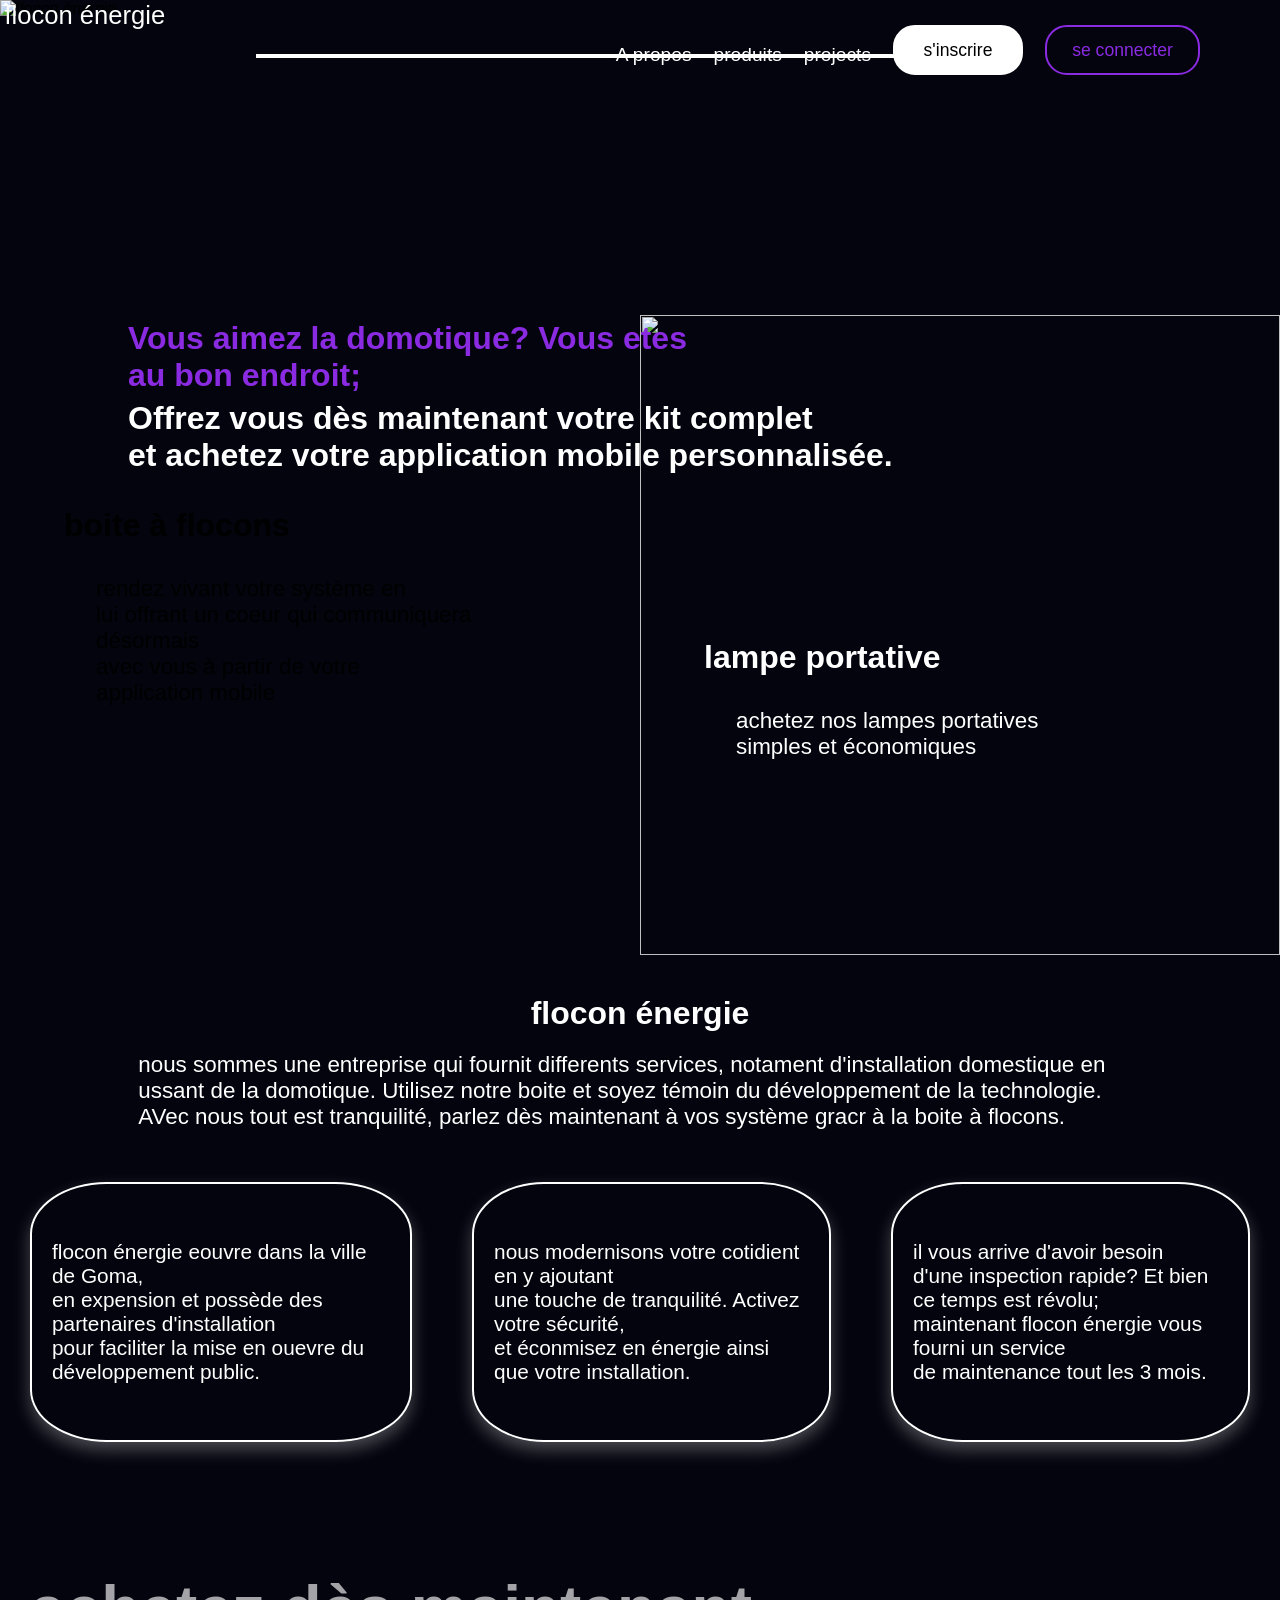
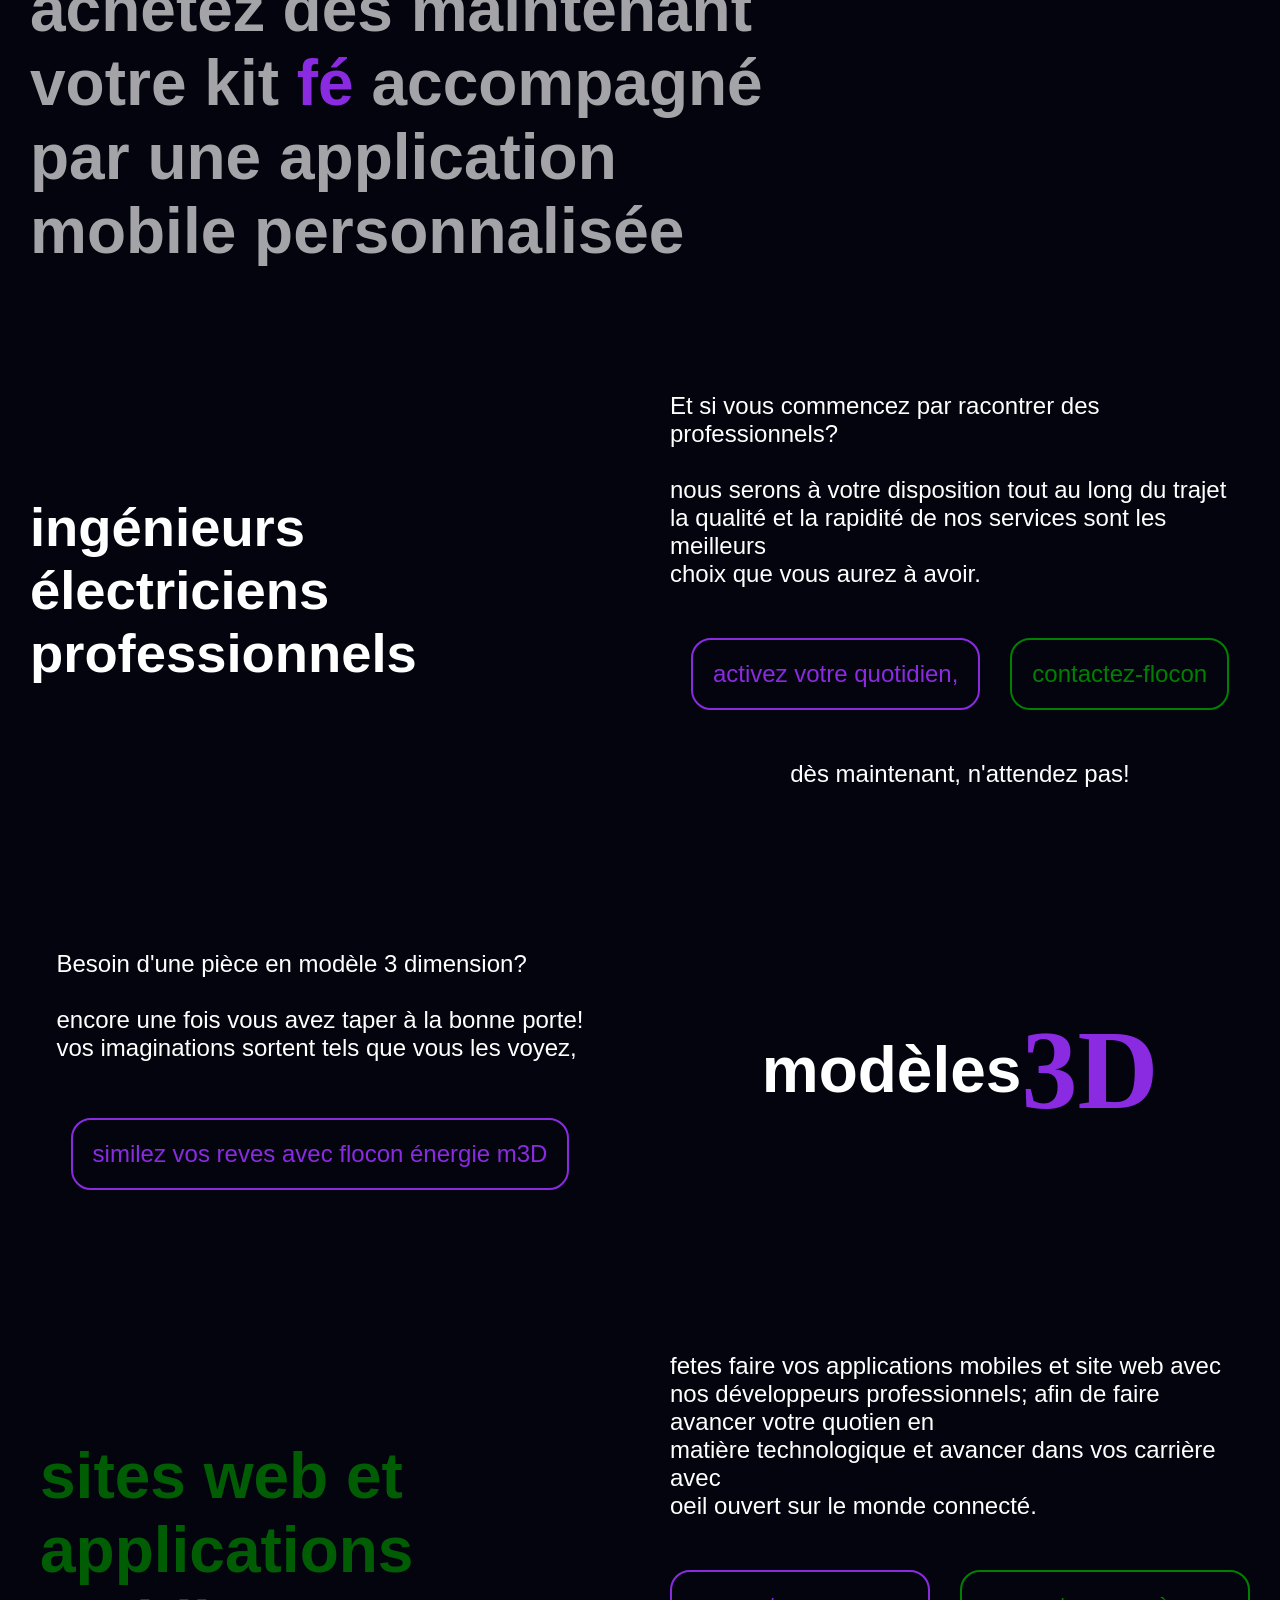
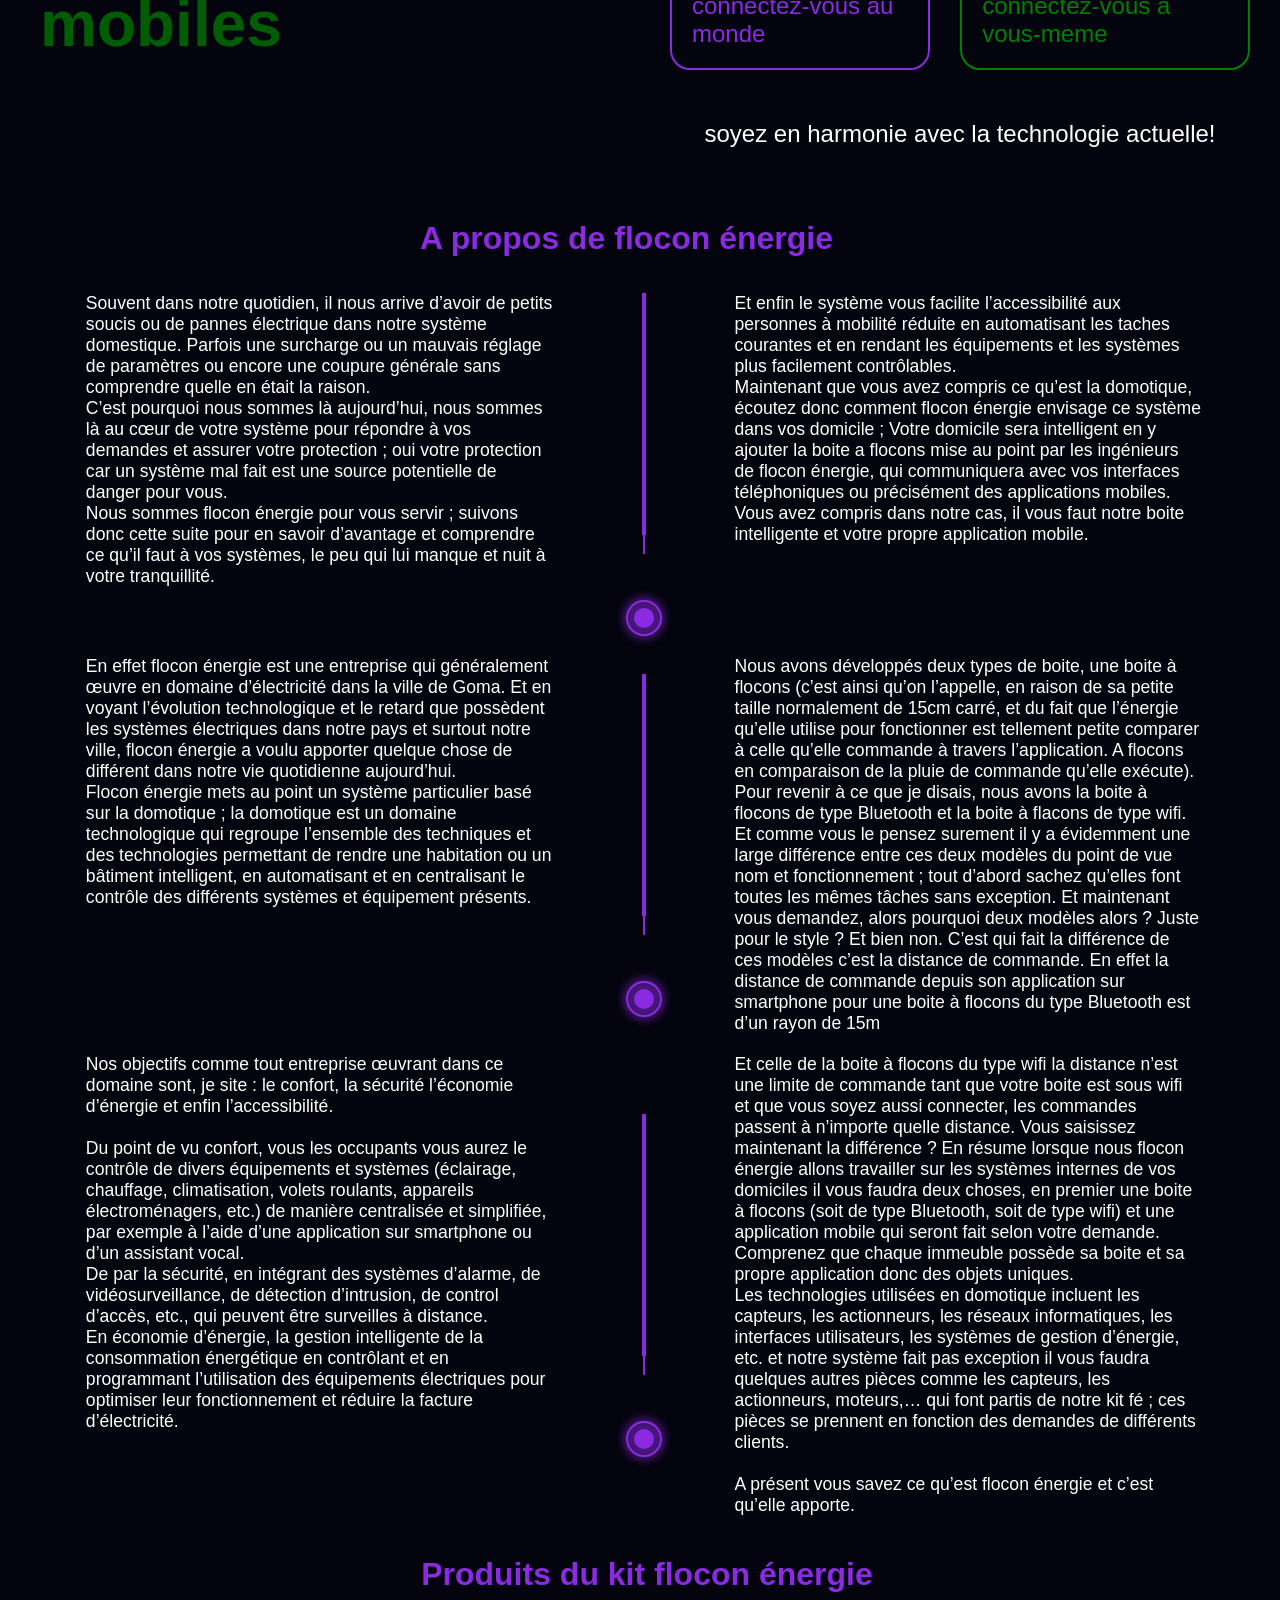
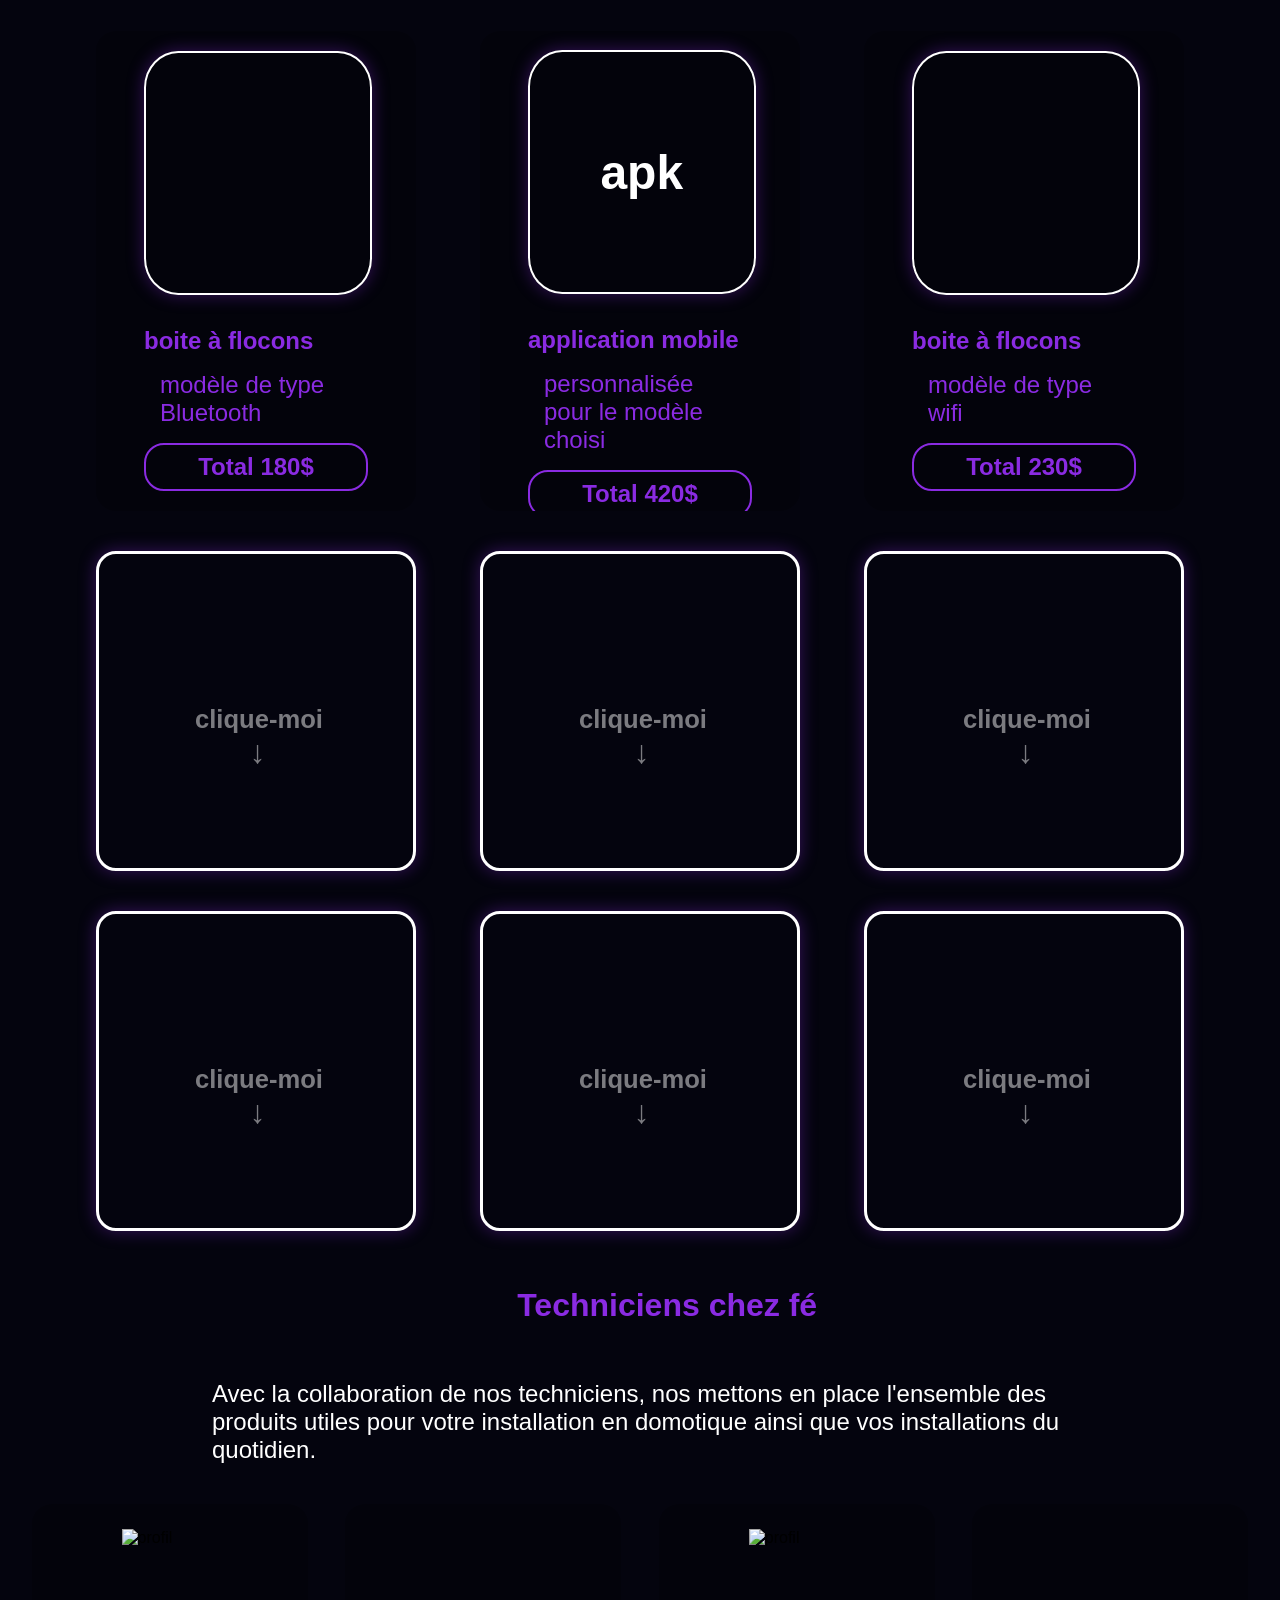
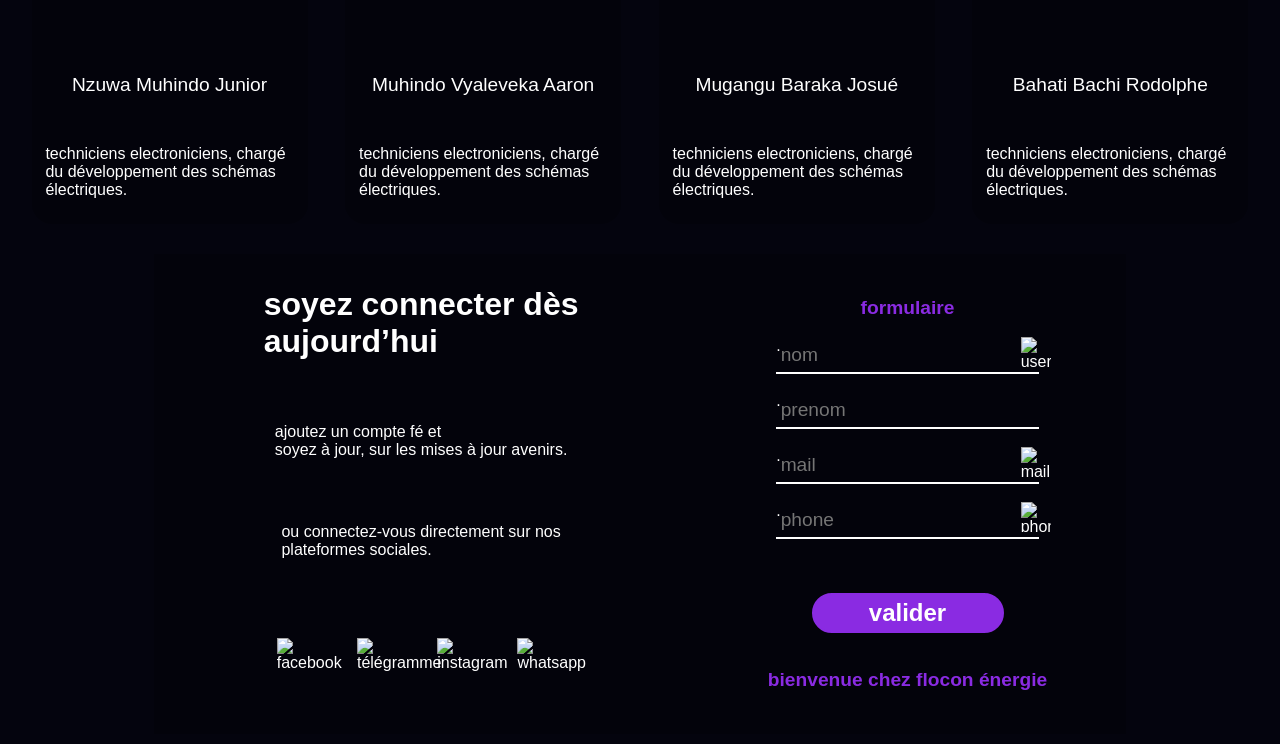
==== index.html @ 14b2f16f "Add files via upload" ====
<!DOCTYPE html>
<html lang="fr">
<head>
    <meta charset="UTF-8">
    <meta name="viewport" content="width=device-width, initial-scale=1.0">
    <link rel="stylesheet" href="font/fontawesome-free-6.4.2-web/css/all.css">
    <link rel="stylesheet" href="font/Comfortaa/Comfortaa-VariableFont_wght.ttf">
    <title>flocon énergie</title>
    <link rel="stylesheet" href="index.css">
    <link rel="icon" href="logo flocon energie.png"  type="image/x-icon">
</head>
<body>
    <header>
       <img src="logo.png" alt="" width="80px">
       <span>flocon énergie</span>
       <nav class="nav">
        <a href="">A propos</a>
        <a href="">produits</a>
        <a href="">projects</a>
        <button class="ins">s'inscrire</button>
        <button class="conn">se connecter</button>
       </nav>
       <div class="line"></div>
    </header>
    <div class="expl">
        <img src="bbb.jpg" alt="flocon énergie" width="100%">
        <p class="color">Vous aimez la domotique? Vous etes <br> au bon endroit;</p><br>
        <p class="offre">
            Offrez vous dès maintenant votre kit complet <br>
            et achetez votre application mobile personnalisée.
        </p>
    </div>
    <main>
        <div class="fgrid">
            <div class="boxg1">
                <h2 class="hh">boite à flocons</h2>
                <p class="tex">rendez vivant votre système en <br>
                lui offrant un coeur qui communiquera désormais <br>
                avec vous à partir de votre <br>
                application mobile</p>
            </div>
            <div class="boxg2">
                <img src="lp.jpg" alt="" width="100%" height="100%">
                <h2>lampe portative</h2>
                <p class="text">achetez nos lampes portatives <br>
                simples et économiques</p>
            </div>
        </div>
        <div class="prest">
            <div class="colmns1">
                <h1 class="fe">flocon énergie</h1>
                <p class="his">nous sommes une entreprise qui fournit differents services, notament
                   d'installation domestique en ussant de la domotique.
                   Utilisez notre boite et soyez témoin du développement de la technologie.
                   AVec nous tout est tranquilité, parlez dès maintenant à 
                  vos système gracr à la boite à flocons.
               </p>
            </div>
            
            <div class="colmns2">
                <div class="colmn1">
                   <p>flocon énergie eouvre dans la ville de Goma, <br>en expension
                    et possède des partenaires d'installation <br> pour faciliter
                    la mise en ouevre du <br> développement public.
                   </p>
                </div>
                <div class="colmn2">
                    <p>nous modernisons votre cotidient en y ajoutant <br>
                        une touche de tranquilité. Activez votre sécurité, <br>
                        et éconmisez en énergie ainsi que votre installation.
                       </p>
                </div>
                <div class="colmn3">
                    <p> il vous arrive d'avoir besoin <br>
                        d'une inspection rapide? Et bien ce temps est révolu; <br>
                        maintenant flocon énergie vous fourni un service <br>
                        de maintenance tout les 3 mois.
                       </p>
                </div>
            </div>
        </div>
        <div class="apps">
            <div class="ecr1">
                <h1>achetez dès maintenant votre kit <span class="ef">fé</span> accompagné <br>
                    par une application mobile  personnalisée </h1>
            </div>
            <div class="ecr2">
                <img src="logo.png" alt="" width="100%">
            </div>
        </div>
        <div class="life">
           <div class="life1">
             <h1>ingénieurs électriciens professionnels</h1>
           </div>
           <div class="life2">
            <p class="intr">Et si vous commencez par racontrer des professionnels? <br><br>
            nous serons à votre disposition tout au long du trajet <br>
            la qualité et la rapidité de nos services sont les meilleurs <br>
            choix que vous aurez à avoir.</p>
            <div class="acts">
                <div class="act1">activez votre quotidien,</div>
                <div class="act2">contactez-flocon</div>
            </div>
            <p>dès maintenant, n'attendez pas!</p>
           </div>
           <div class="life3">
             <p>Besoin d'une pièce en modèle 3 dimension? <br><br>
                encore une fois vous avez taper à la bonne porte! <br>
                vos imaginations sortent tels que vous les voyez, 
                </p><br><br>
                <p class="act1">similez vos reves avec flocon énergie m3D</p>
           </div>
           <div class="life4">
             <p>modèles</p><br><br>
             <h1 class="eff">3D</h1>
           </div>
           <div class="life5">
             <p>sites web et applications mobiles</p>
           </div>
           <div class="life6">
               <p>fetes faire vos applications mobiles et site web avec nos développeurs
                     professionnels; afin de faire avancer votre quotien en <br>
                     matière technologique et avancer dans vos carrière avec <br>
                     oeil ouvert sur le monde connecté.
               </p>
               <div class="acts">
                   <div class="act1">connectez-vous au monde</div>
                   <div class="act2">connectez-vous à vous-meme</div>
              </div>
              <p>soyez en harmonie avec la technologie actuelle!</p>
           </div>
        </div>
        <div class="disrt">
            <div class="dis-flex">
                <div class="flex"></div>
                <strong>A propos de flocon énergie</strong><br><br>
                <div class="flex"></div>
            </div><br>
            <div class="divar">
                <div class="divar1">
                    <p>
                        Souvent dans notre quotidien, il nous arrive d’avoir de petits soucis ou de pannes électrique dans notre système domestique. Parfois une surcharge ou un mauvais réglage de paramètres ou encore une coupure générale sans comprendre quelle en était la raison. <br>
                C’est pourquoi nous sommes là aujourd’hui, nous sommes là au cœur de votre système pour répondre à vos demandes et assurer votre protection ; oui votre protection car un système mal fait est une source potentielle de danger pour vous. <br>
               Nous sommes flocon énergie pour vous servir ; suivons donc cette suite pour en savoir d’avantage et comprendre ce qu’il faut à vos systèmes, le peu qui lui manque et nuit à votre tranquillité.
                    </p>
                </div>
                <div class="divar2">
                    <div class="bar">
                        <div class="sbar"></div>
                    </div>
                    <div class="circle">
                        <div class="smcircle"></div>
                    </div>
                </div>
                <div class="divar3">
                    <p>                   
                       Et enfin le système vous facilite l’accessibilité aux personnes à mobilité réduite en automatisant les taches courantes et en rendant les équipements et les systèmes plus facilement contrôlables. <br>
                       Maintenant que vous avez compris ce qu’est la domotique, écoutez donc comment flocon énergie envisage ce système dans vos domicile ; 
                       Votre domicile sera intelligent en y ajouter la boite a flocons mise au point par les ingénieurs de flocon énergie, qui communiquera avec vos interfaces téléphoniques ou précisément des applications mobiles.
                       Vous avez compris dans notre cas, il vous faut notre boite intelligente et votre propre application mobile.
                    </p>
                </div>
            </div>

            <div class="divar">
                <div class="divar12">
                    <p>
                        En effet flocon énergie est une entreprise qui généralement œuvre en domaine d’électricité dans la ville de Goma. Et en voyant l’évolution technologique et le retard que possèdent les systèmes électriques dans notre pays et surtout notre ville, flocon énergie a voulu apporter quelque chose de différent dans notre vie quotidienne aujourd’hui. <br>
               Flocon énergie mets au point un système particulier basé sur la domotique ; la domotique est un domaine technologique qui regroupe l’ensemble des techniques et des technologies permettant de rendre une habitation ou un bâtiment intelligent, en automatisant et en centralisant le contrôle des différents systèmes et équipement présents.
                    </p>
                </div>
                <div class="divar2">
                    <div class="bar">
                        <div class="sbar"></div>
                    </div>
                    <div class="circle">
                        <div class="smcircle"></div>
                    </div>
                </div>
                <div class="divar31">
                    <p>
                        Nous avons développés deux types de boite, une boite  à flocons (c’est ainsi qu’on l’appelle, en raison de sa petite taille normalement de 15cm carré, et du fait que l’énergie qu’elle utilise pour fonctionner est tellement petite comparer à celle qu’elle commande à travers l’application.  A flocons en comparaison de la pluie de commande qu’elle exécute). <br>
                        Pour revenir à ce que je disais, nous avons la boite à flocons de type Bluetooth et la boite à flacons de type wifi. <br>
                                                 Et comme vous le pensez surement il y a évidemment une large différence entre ces deux modèles du point de vue nom et fonctionnement ; tout d’abord sachez qu’elles font toutes les mêmes tâches sans exception. Et maintenant vous demandez, alors pourquoi deux modèles alors ? Juste pour le style ? Et bien non. C’est qui fait la différence de ces modèles c’est la distance de commande. En effet la distance de commande depuis son application sur smartphone pour une boite à flocons du type Bluetooth est d’un rayon de 15m <br>
                       
                    </p>
                </div>
            </div>
            <div class="divar">
                <div class="divar122">
                    <p>
                        Nos objectifs comme tout entreprise œuvrant dans ce domaine sont, je site : le confort, la sécurité l’économie d’énergie et enfin l’accessibilité. <br><br>
 Du point de vu confort, vous les occupants vous aurez le contrôle de divers équipements et systèmes (éclairage, chauffage, climatisation, volets roulants, appareils électroménagers, etc.) de manière centralisée et simplifiée, par exemple à l’aide d’une application sur smartphone ou d’un assistant vocal. <br>
 De par la sécurité, en intégrant des systèmes d’alarme, de vidéosurveillance, de détection d’intrusion, de control d’accès, etc., qui peuvent être surveilles à distance. <br>
 En économie d’énergie, la gestion intelligente de la consommation énergétique en contrôlant et en programmant l’utilisation des équipements électriques pour optimiser leur fonctionnement et réduire la facture d’électricité. <br><br>
                    </p>
                </div>
                <div class="divar2">
                    <div class="bar">
                        <div class="sbar"></div>
                    </div>
                    <div class="circle">
                        <div class="smcircle"></div>
                    </div>
                </div>
                <div class="divar311">
                    <p>
                        Et celle de la boite à flocons du type wifi la distance n’est une limite de commande tant que votre boite est sous wifi et que vous soyez aussi connecter, les commandes passent à n’importe quelle distance. Vous saisissez maintenant la différence ? 
                        En résume lorsque nous flocon énergie allons travailler sur les systèmes internes de vos domiciles il vous faudra deux choses, en premier une boite à flocons (soit de type Bluetooth, soit de type wifi) et une application mobile qui seront fait selon votre demande. Comprenez que chaque immeuble possède sa boite et sa propre application donc des objets uniques. <br>
                        Les technologies utilisées en domotique incluent les capteurs, les actionneurs, les réseaux informatiques, les interfaces utilisateurs, les systèmes de gestion d’énergie, etc. et notre système fait pas exception il vous faudra quelques autres pièces comme les capteurs, les actionneurs, moteurs,… qui font partis de notre kit fé ; ces pièces se prennent en fonction des demandes de différents clients. <br><br>
              
               A présent vous savez ce qu’est flocon énergie et c’est qu’elle apporte.  
                    </p>
                </div>
            </div>
        </div>
        <div class="dis-flex2">
            <div class="flex2"></div>
            <strong>Produits du kit flocon énergie</strong><br><br>
            <div class="flex2"></div>
        </div><br>
        <div class="produits">
            <div class="p1">
                <div class="boite1"></div>
                <p class="fcl">boite à flocons </p>
                <p class="fclf">modèle de type <br> Bluetooth</p>
                <button class="bfcl">Total 180$</button>
            </div>
            <div class="p2">
                <div class="boite2">
                    <strong class="apk">apk</strong>
                </div>
                <p class="fcl2">application mobile</p>
                <p class="fclf2">personnalisée<br> pour le modèle choisi</p>
                <button class="bfcl2">Total 420$</button>
            </div>
            <div class="p3">
                <div class="boite3"></div>
                <p class="fcl3">boite à flocons </p>
                <p class="fclf3">modèle de type <br> wifi</p>
                <button class="bfcl3">Total 230$</button>
            </div>
        </div>


      

        <div class="produits">
            <div class="boitetest">
                <div class="boxtest">
                    <p class="click">clique-moi</p>
                    <p class="clic">↓</p>
                    <p class="texttest" id="color">capteur type t</p><br>
                <p class="texttest">compatible avec les deux modèles;
                    vous protege du froid et de la chaleur.
                </p>
                <button class="btntest">Total 12$</button>
                </div>
            </div>
            <div class="boitetest">
                <div class="boxtest" id="img">
                    <p class="click">clique-moi</p>
                <p class="clic">↓</p>
                    <p class="texttest" id="color">capteur type f</p><br>
                <p class="texttest">compatible avec les deux modèles;
                    vous protege contre les incendies. 
                </p>
                <button class="btntest">Total 12$</button>
                </div>
            </div>
            <div class="boitetest">
                <div class="boxtest" id="img1">
                    <p class="click">clique-moi</p>
                    <p class="clic">↓</p>
                    <p class="texttest" id="color">capteur type p</p><br>
                <p class="texttest">compatible avec les deux modèles;
                    vous signale de toute présence à domicile.
                     </p>
                <button class="btntest">Total 12$</button>
                </div>
            </div>
        </div>
        

        <div class="produits">
            <div class="boitetest">
                <div class="boxtest" id="typm">
                    <p class="click">clique-moi</p>
                    <p class="clic">↓</p>
                    <p class="texttest" id="color">capteur type m</p><br>
                <p class="texttest">compatible avec les deux modèles;
                    pour des mouvements inattendus.
                </p>
                <button class="btntest">Total 12$</button>
                </div>
            </div>
            <div class="boitetest">
                <div class="boxtest" id="img">
                    <p class="click">clique-moi</p>
                <p class="clic">↓</p>
                    <p class="texttest" id="color">capteur type f</p><br>
                <p class="texttest">compatible avec les deux modèles;
                    vous protege contre les incendies. 
                </p>
                <button class="btntest">Total 12$</button>
                </div>
            </div>
            <div class="boitetest">
                <div class="boxtest" id="img1">
                    <p class="click">clique-moi</p>
                    <p class="clic">↓</p>
                    <p class="texttest" id="color">capteur type p</p><br>
                <p class="texttest">compatible avec les deux modèles;
                    vous signale de toute présence à domicile.
                     </p>
                <button class="btntest">Total 12$</button>
                </div>
            </div>
        </div><br><br>
        <div class="dis-flex2">
            <div class="flex2"></div>
            <strong class="str">Techniciens chez fé</strong><br><br>
            <div class="flex2"></div>
        </div><br><br>
        <p class="colab">Avec la collaboration de nos techniciens, nos mettons en place l'ensemble 
           des produits utiles pour votre installation en domotique ainsi que vos installations
           du quotidien.
        </p>
        <div class="tecuser">
            <div class="user1">
                <div class="ico">
                    <img src="user.png" alt="profil" width="100%" height="100%">
                </div>
                <div class="name">
                    <p>Nzuwa Muhindo Junior</p>
                </div>
                <div class="descp">
                    <p>techniciens electroniciens, chargé du développement des schémas électriques.</p>
                </div>
            </div>
            <div class="user2">
                <div class="ico" id="yaoo">
                    
                </div>
                <div class="name">
                    <p>Muhindo Vyaleveka Aaron</p>
                </div>
                <div class="descp">
                    <p>techniciens electroniciens, chargé du développement des schémas électriques.</p>
                </div>
            </div>
            <div class="user3">
                <div class="ico">
                    <img src="user.png" alt="profil" width="100%" height="100%">
                </div>
                <div class="name">
                    <p>Mugangu Baraka Josué</p>
                </div>
                <div class="descp">
                    <p>techniciens electroniciens, chargé du développement des schémas électriques.</p>
                </div>
            </div>
            <div class="user4">
                <div class="ico" id="rodo">
                    
                </div>
                <div class="name">
                    <p>Bahati Bachi Rodolphe</p>
                </div>
                <div class="descp">
                    <p>techniciens electroniciens, chargé du développement des schémas électriques.</p>
                </div>
            </div>
        </div>
        <div class="sign">
            <div class="sign1">
                <h1>soyez connecter dès <br> aujourd’hui</h1>
                <p>ajoutez un compte fé et <br> soyez à jour, 
                    sur les mises à jour avenirs.
                </p>
                <p>ou connectez-vous directement sur nos <br> plateformes sociales.</p>
                <div class="icons">
                    <div class="icon">
                        <img src="communication.png" alt="facebook" width="100%" height="100%">
                    </div>
                    <div class="icon">
                        <img src="telegramme.png" alt="télégramme" width="100%" height="100%">
                    </div>
                    <div class="icon">
                        <img src="instagram.png" alt="instagram" width="100%" height="100%">
                    </div>
                    <div class="icon">
                        <img src="whatsapp.png" alt="whatsapp" width="100%" height="100%">
                    </div>
                </div>
            </div>
            <div class="sign2"><br><br>
                <form action="">
                    <h3 class="bev">formulaire</h3><br>
                    <div class="none">
                        <label for="nom">.</label>
                    <input type="text" name="nom" id="nom" required="required" maxlength="15" placeholder="nom">
                    <img src="user.png" alt="user" height="30px" width="30px">
                    </div>
                    <br>
                    <div class="none">
                        <label for="post">.</label>
                        <input type="text" name="pre-nom" id="post" required="required" maxlength="15" placeholder="prenom">
                    </div>
                   <br>
                   <div class="none">
                       <label for="mail">.</label>
                       <input type="mail" name="mail" id="mail" required="required" maxlength="30" placeholder="mail">
                       <img src="courriel-professionnel.png" alt="mail" height="30px" width="30px">
                   </div>
                   <br>
                   <div class="none">
                       <label for="tel">.</label>
                       <input type="tel" name="tel" id="tel" required="required" maxlength="14" placeholder="phone">
                       <img src="telephone.png" alt="phone" height="30px" width="30px">
                   </div>
                    <br><br><br>
                    <input type="submit" value="valider" class="submit"><br><br>
                    <p class="bev">bienvenue chez flocon énergie</p><br><br>
                </form>
                
            </div>
        </div>

    </main>
    
</body>
</html>
---- index.css ----
*{
    margin: 0;
    padding: 0;
    font-family: sans-serif;
}
@font-face {
    font-family: myfont;
    src: url(font/Comfortaa/Comfortaa-VariableFont_wght.ttf);
}
@font-face {
    font-family: ddd;
    src: url(/font/RubikWetPaint-Regular.ttf);
}
body{
    background-color: rgb(4, 4, 14);
}
header{
    width: 100%;
    height: 70px;
    line-height: 70px;
    background-color: rgba(0, 0, 0, 0);
    position: absolute;
    top: 10px;
}
span{
    color: white;
    font-size: 1.6rem;
    position: relative;
    top: -30px;

}
.nav{
    float: right;
    margin-right: 80px;
    display: flex;
    gap: 22px;
}
a{
   text-decoration: none;
   color: white;
   font-size: 1.2rem;
   position: relative;
   top: 10px;
}
a:hover{
    color: blueviolet;
}
.ins{
    border: solid 2px white;
    background-color: white;
    height: 50px;
    width: 130px;
    border-radius: 22px;
    position: relative;
    top: 15px;
    color: black;
    font-size: 1.1rem;
    transition: all 800ms;
    cursor: pointer;
}
.ins:hover{
    background-color: blueviolet;
    color: white;
    border: solid 1px blueviolet;
}
.conn{
    border: solid 2px blueviolet;
    background-color: rgba(0, 0, 0, 0);
    height: 50px;
    width: 155px;
    border-radius: 22px;
    position: relative;
    top: 15px;
    color: blueviolet;
    font-size: 1.1rem;
    transition: all 800ms;
    cursor: pointer;
}
.conn:hover{
    color: white;
    border: solid 2px white;
}
.line{
    border: solid 2px white;
    position: relative;
    top: -30px;
    left: 20%;
    width: 50%;
}
.offre{
    position: absolute;
    top: 25rem;
    left: 8rem;
    font-weight: bolder;
    font-size: 2rem;
    color: white;
    width: 70%;
    z-index: 1;
}
.color{
    position: absolute;
    top: 20rem;
    width: 70%;
    left: 8rem;
    font-weight: bolder;
    font-size: 2rem;
    color: blueviolet;
    z-index: 1;
}
.expl{
    width: 100%;
    min-height: 20rem;
}
main{
    margin-top: -5px;
}
.fgrid{
    min-height: 10rem;
    display: grid;
    grid-template-columns: 1fr 1fr;
}
.boxg1{
    height: 40rem;
    background-image: url(fb.jpg);
    background-size: cover;
    overflow: hidden;
}
.boxg2{
    height: 40rem;
    overflow: hidden;
}
.text{
    color: white;
    position: relative;
    top: -18rem;
    left: 6rem;
    font-size: 1.4rem;
    width: 50%;
}

h2{
    position: relative;
    top: -20rem;
    left: 4rem;
    font-weight: bolder;
    font-size: 2rem;
    color: white;
    width: 50%;
}
.tex{
    color: black;
    position: relative;
    top: 14rem;
    left: 6rem;
    font-size: 1.4rem;
    width: 70%;
}

.hh{
    position: relative;
    top: 12rem;
    left: 4rem;
    font-weight: bolder;
    font-size: 2rem;
    color: black;
    width: 50%;
}
.prest{
    background-color: rgb(4, 4, 14);
    min-height: 15rem;
    display: flex;
    justify-content: center;
    align-items: center;
    flex-direction: column;
}
.colmns1{
    border-radius: 20px 20px 0px 0px;
    width: 98%;
    min-height: 10rem;
    margin: 20px 0px;
    display: flex;
    align-items: center;
    justify-content: center;
    flex-direction: column;
}
.fe{
    color: white;
    font-weight: 200rem;
    font-size: 2rem;
    padding: 20px 0px 0px 0px;
}
.his{
    color: white;
    font-size: 1.4rem;
    padding: 20px 0px;
    width: 80%;
}
.colmns2{
    height: 20rem;
    margin: 0px 0px 0px 5px 0px;
    display: grid;
    grid-template-areas: "one two three";
    position: relative;
    top: -18px;
}
.colmn1{
    border: solid 2px white;
    border-radius: 20%;
    grid-area: one;
    color: white;
    margin: 30px;
    box-shadow: 0px 8px 17px 0px #ffffff47;
    display: flex;
    align-items: center;
    padding: 0 20px;
    font-size: 1.3rem;
}
.colmn2{
    border: solid 2px white;
    border-radius: 20%;
    grid-area: two;
    margin: 30px;
    box-shadow: 0px 8px 17px 0px #ffffff47;
    color: white ;
    display: flex;
    align-items: center;
    padding: 0 20px;
    font-size: 1.3rem;
}
.colmn3{
    border: solid 2px white;
    border-radius: 20%;
    grid-area: three;
    margin: 30px;
    box-shadow: 0px 8px 17px 0px #ffffff47;
    color: white;
    display: flex;
    align-items: center;
    padding: 0 20px;
    font-size: 1.3rem;
}
.apps{
    background-color: rgb(4, 4, 14);
    min-height: 15rem;
    display: grid;
    grid-template-columns: 2fr 1fr;
}
.ecr1{
    color: rgba(255, 255, 255, 0.638);
    height: 25rem;
    border-radius: 20px;
    margin: 30px;
    font-size: 2rem;
    align-items: center;
    display: flex;
}
.ecr2{
    display: flex;
    align-items: center;
    height: 25rem;
    border-radius: 20px;
    margin: 30px;

}
.life{
    display: grid;
    grid-template-columns: 1fr 1fr;
    grid-template-rows: 1fr 1fr 1fr;
    background-color: rgb(4, 4, 14);
    min-height: 40rem;
}
.life1{
    background-image: url(life.jpg);
    background-size: cover;
    height: 30rem;
    color: white;
    display: flex;
    align-items: center;
    justify-content: center;
    font-size: 1.7rem;
    font-weight: bolder;
    padding: 0px 30px;
}
.life2{
    color: white;
    display: flex;
    align-items: center;
    justify-content: center;
    flex-direction: column;
    margin: 30px;
    font-size: 1.5rem;
}
.acts{
    display: flex;
    gap: 30px;
    margin: 50px 0px;
}
.act1{
    border: solid 2px blueviolet ;
    padding: 20px;
    border-radius: 20px;
    color: blueviolet;
}
.act2{
    border: solid 2px green;
    padding: 20px;
    border-radius: 20px;
    color: green;
}
.life3{
    color: white;
    display: flex;
    align-items: center;
    justify-content: center;
    flex-direction: column;
    margin: 30px;
    font-size: 1.5rem;
}
.life4{
    background-image: url(mod.jpg);
    background-size: cover;
    height: 30rem;
    color: white;
    font-size: 4rem;
    font-weight: bolder;
    display: flex;
    align-items: center;
    justify-content: center;
}
.life5{
    background-image: url(apps.jpg);
    background-size: cover;
    height: 30rem;
    color: rgba(0, 128, 0, 0.718);
    font-size: 4rem;
    font-weight: bolder;
    display: flex;
    align-items: center;
    justify-content: center;
    padding: 0px 40px;
}
.life6{
    color: white;
    display: flex;
    align-items: center;
    justify-content: center;
    flex-direction: column;
    margin: 30px;
    font-size: 1.5rem;
}
.ef{
    color: blueviolet;
    font-size: 4rem;
    position: relative;
    top: 0;
}
.eff{
    color: blueviolet;
    font-size: 7rem;
    position: relative;
    top: 0;
    font-family: ddd;
}
.disrt{
    font-size: 1.1rem;
    width: 95%;
    min-height: 10rem;
    padding: 30px 30px;
    color: white;
}
.dis-flex{
    display: flex;
    color: blueviolet;
    gap: 5px;
}
strong{
    width: 50%;
    margin-left: 20px;
    font-size: 2rem;
}
.flex{
    width: 40%;
    height: 1px;
    border: solid 2px transparent;
    background-color: transparent;
    margin-top: 10px;

}
.divar{
    width: 96%;
    min-height: 10rem;
    display: flex;
    padding: 10px 30px;
    gap: 10px;
    left: 0;
    justify-content: space-around;
}
.divar1{
    width: 40%;
}
.divar12{
    width: 40%;
}
.divar122{
    width: 40%;
}
.divar2{
    width: 5%;
    display: flex;
    justify-content: center;
    align-items: center;
    flex-direction: column;
    gap: 25px;
}
.bar{
    width: 2px;
    height: 15rem;
    border: solid 1px blueviolet;
    background-color: blueviolet;
    display: flex;
    justify-content: center;
    align-items: center;
}
.sbar{
     width: 2px;
     background-color: blueviolet;
     height: 100%;
     position: relative;
     top: 20px;
}
.circle{
    border: solid 2px blueviolet;
    height: 2rem;
    width: 2rem;
    margin-top: 40px;
    border-radius: 50%;
    display: flex;
    align-items: center;
    justify-content: center;
}
.smcircle{
    border: solid 2px blueviolet;
    background-color: blueviolet;
    box-shadow:  0 0 8px 11px #8a2be285;;
    height: 1rem;
    width: 1rem;
    border-radius: 50%;
}
.divar3{
    width: 40%;
}
.divar31{
    width: 40%;
}
.divar311{
    width: 40%;
}
.produits{
    width: 100%;
    min-height: 10rem;
    display: flex;
    gap: 4rem;
    padding: 20px 0px;
    justify-content: center;
}
.p1{
    background-color: rgba(0, 0, 0, 0.2);
    overflow: hidden;
    width: 25%;
    height: 30rem;
    border-radius: 20px;
    position: relative;
    color: black;
    display: flex;
    flex-direction: column;
    justify-content: center;
}
.p1::before{
    content: '';
    position: absolute;
    color: black;
    top: 0;
    left: 0;
    height: 55%;
    width: 100%;
    border-radius: 0 0 30% 30%;
    transform: scale(1.1);
}
.p1:hover .boite1{
    transform: scale(1.05);
}
.boite1{
    border: solid 2px white;
    transition: all 2s ease;
    width: 70%;
    height: 50%;
    position: relative;
    top: -2rem;
    box-shadow: 0 0 17px rgba(137, 43, 226, 0.372);
    left: 15%;
    border-radius: 15%;
    background-image: url(mod1.jpg);
    background-size: cover;
}
.fcl{
    z-index: 1;
    color: blueviolet;
    font-size: 1.5rem;
    font-weight: bold;
    width: 70%;
    position: relative;
    left: 3rem;
    top: 0rem;
}
.fclf{
    z-index: 1;
    color: blueviolet;
    font-size: 1.5rem;
    position: relative;
    width: 70%;
    top: 1rem;
    left: 4rem;
}
.bfcl{
    z-index: 1;
    color: blueviolet;
    font-size: 1.5rem;
    width: 70%;
    font-weight: bold;
    position: relative;
    left: 3rem;
    top: 2rem;
    height: 3rem;
    border-radius: 20px;
    border: solid 2px blueviolet;
    cursor: pointer;
    background-color: transparent;
}
.bfcl::after{
    content: '';
    position: absolute;
    background-color: blueviolet;
    top: 0;
    left: 0;
    width: 100%;
    height: 100%;
    transform: scaleX(0);
    transition: all 1s ease;
    border-radius: 15px;
    transform-origin: center;
    z-index: -1;
}
.p1:hover .bfcl::after{
  transform: scaleX(1);
}
.p1:hover .bfcl{
    color: white;
}
.p2{
    background-color:  rgba(0, 0, 0, 0.2);
    width: 25%;
    height: 30rem;
    border-radius: 20px 20px 20px 20px;
    position: relative;
    overflow: hidden;
}
.p2::before{
    content: '';
    position: absolute;
    color: black;
    bottom: 0;
    left: 0;
    height: 40%;
    width: 100%;
    border-radius: 30% 30% 20px 20px;
}
.p2:hover .boite2{
   transform: scale(1.05);
}
.boite2{
    transition: all 2s ease;
    border: solid 2px white;
    width: 70%;
    height: 50%;
    position: relative;
    top: 1.2rem;
    left: 15%;
    border-radius: 15%;
    background-size: cover;
    color: white;
    display: flex;
    justify-content: center;
    align-items: center;
    box-shadow: 0 0 17px rgba(137, 43, 226, 0.372);
}
.apk{
    font-weight: bolder;
    font-size: 3rem;
    width: 30%;
    position: relative;
    right: 18px;
}
.fcl2{
    z-index: 1;
    color: blueviolet;
    font-size: 1.5rem;
    font-weight: bold;
    width: 70%;
    position: relative;
    left: 3rem;
    top: 3.2rem;
}
.fclf2{
    z-index: 1;
    color: blueviolet;
    font-size: 1.5rem;
    position: relative;
    width: 70%;
    top: 4.2rem;
    left: 4rem;
}
.bfcl2{
    z-index: 1;
    color: blueviolet;
    font-size: 1.5rem;
    width: 70%;
    font-weight: bold;
    position: relative;
    left: 3rem;
    top: 5.2rem;
    height: 3rem;
    border-radius: 20px;
    border: solid 2px blueviolet;
    cursor: pointer;
    background-color: transparent;
}
.bfcl2::after{
    content: '';
    position: absolute;
    background-color: blueviolet;
    top: 0;
    left: 0;
    width: 100%;
    height: 100%;
    transform: scaleX(0);
    transition: all 1s ease;
    border-radius: 15px;
    transform-origin: center;
    z-index: -1;
}
.p2:hover .bfcl2::after{
  transform: scaleX(1);
}
.p2:hover .bfcl2{
    color: white;
}
.p3{
    background-color: rgba(0, 0, 0, 0.2);
    width: 25%;
    height: 30rem;
    border-radius: 20px;
    position: relative;
    color: black;
    display: flex;
    flex-direction: column;
    justify-content: center;
    overflow: hidden;
}
.p3::before{
    content: '';
    position: absolute;
    color: black;
    top: 0;
    left: 0;
    height: 55%;
    width: 100%;
    border-radius: 0 0 30% 30%;
    transform: scale(1.1);
}
.p3:hover .boite3{
   transform: scale(1.05);
}
.boite3{
    border: solid 2px white;
    width: 70%;
    height: 50%;
    position: relative;
    top: -2rem;
    left: 15%;
    border-radius: 15%;
    background-image: url(four.jpg);
    background-size: cover;
    box-shadow: 0 0 17px rgba(137, 43, 226, 0.372);
    transition: all 2s ease;
}
.fcl3{
    z-index: 1;
    color: blueviolet;
    font-size: 1.5rem;
    font-weight: bold;
    width: 70%;
    position: relative;
    left: 3rem;
    top: 0rem;
}
.fclf3{
    z-index: 1;
    color: blueviolet;
    font-size: 1.5rem;
    position: relative;
    width: 70%;
    top: 1rem;
    left: 4rem;
}
.bfcl3{
    z-index: 1;
    color: blueviolet;
    font-size: 1.5rem;
    width: 70%;
    font-weight: bold;
    position: relative;
    left: 3rem;
    top: 2rem;
    height: 3rem;
    border-radius: 20px;
    border: solid 2px blueviolet;
    background-color: transparent;
    cursor: pointer;
    position: relative;
    overflow: hidden;
}
.bfcl3::after{
    content: '';
    position: absolute;
    background-color: blueviolet;
    top: 0;
    left: 0;
    width: 100%;
    height: 100%;
    transform: scaleX(0);
    transition: all 1s ease;
    border-radius: 15px;
    transform-origin: center;
    z-index: -1;
    
}
.p3:hover .bfcl3::after{
  transform: scaleX(1);
}

.p3:hover .bfcl3{
    color: white;
}
.dis-flex2{
    display: flex;
    color: blueviolet;
    gap: 5px;
    width: 95%;
    position: relative;
    left: 2.4rem;
}
.flex2{
    width: 38%;
    height: 1px;
    border: solid 2px transparent;
    background-color: transparent;
    margin-top: 10px;

}
.sepa{
    border: solid 2px blueviolet;
    width: 80%;
    margin: 30px;
    position: relative;
    left: 7.5%;
    
}

.boite4{
    border: solid 2px white;
    width: 70%;
    height: 50%;
    position: relative;
    top: -2rem;
    left: 15%;
    border-radius: 15%;
    background-image: url(fum.jpg);
    background-size: cover;
    overflow: hidden;
}
.boite5{
    border: solid 2px white;
    width: 70%;
    height: 50%;
    position: relative;
    top: 1.5rem;
    left: 15%;
    border-radius: 15%;
    background-image: url(typet.jpg);
    background-size: cover;
}

.boite6{
    border: solid 2px white;
    width: 70%;
    height: 50%;
    position: relative;
    top: -2rem;
    left: 15%;
    border-radius: 15%;
    background-image: url(typep.jpg);
    background-size: cover;
}
.boitetest{
    border-radius: 20px;
    width: 20rem;
    height: 20rem;
    display: flex;
    flex-direction: column;
    gap: 20px;
}
.boxtest:hover{
    transform: scale(1.05);
}
.boxtest{
    border-radius: 20px;
    height: 500px;
    background-image: url(typet.jpg);
    background-size: cover;
    transition: all 3s ease;
    border: solid 3px white;
    overflow: hidden;
    box-shadow: 0 0 17px rgba(137, 43, 226, 0.372);
}
.boxtest:hover .texttest{
    position: relative;
    top: -2rem;
}
.texttest{
    z-index: 1;
    color: white;
    font-size: 1.5rem;
    position: relative;
    width: 70%;
    top: 20rem;
    left: 4rem;
    transition: all 2s ease;
}
.btntest{
    z-index: 1;
    color: blueviolet;
    font-size: 1.5rem;
    width: 70%;
    font-weight: bold;
    position: relative;
    left: 3rem;
    top: 20rem;
    height: 3rem;
    border-radius: 20px;
    border: solid 2px blueviolet;
    background-color: transparent;
    cursor: pointer;
    position: relative;
    transition: all 2s ease;

}
.btntest::after{
    content: '';
    position: absolute;
    background-color: blueviolet;
    top: 0;
    left: 0;
    width: 100%;
    height: 100%;
    transform: scaleX(0);
    transition: all 3s ease;
    border-radius: 15px;
    transform-origin: center;
    z-index: -1;
    
}
.boxtest:hover .btntest::after{
  transform: scaleX(1);
}
.boxtest:hover .btntest{
    color: white;
    position: relative;
    top: 0rem;
}
#color{
    color: blueviolet;
    font-weight: bolder;
}
#img{
    background-image: url(fum.jpg);
    background-size: cover;
}
#img1{
    background-image: url(typep.jpg);
    background-size: cover;
}
#typm{
    background-image: url(typem.jpg);
    background-size: cover;
}
.click{
    color: rgba(255, 255, 255, 0.474);
    font-weight: bolder;
    font-size: 1.6rem;
    width: 70%;
    position: relative;
    left: 6rem;
    top: 48%;
    transition: all 2s ease;
}
.clic{
    color: rgba(255, 255, 255, 0.474);
    font-weight: bolder;
    font-size: 2rem;
    width: 20%;
    position: relative;
    left: 48%;
    top: 48%;
    transition: all 2s ease;
}
.boxtest:hover .click{
    visibility: hidden;
    opacity: 0;
}
.boxtest:hover .clic{
    visibility: hidden;
    opacity: 0;
}
.str{
    position: relative;
    left: 6rem;
}
.colab{
    color: white;
    font-size: 1.5rem;
    margin: 10px;
    padding: 10px;
    width: 70%;
    position: relative;
    left: 15%;
}
.tecuser{
    width: 98%;
    min-height: 20rem;
    position: relative;
    left: 1%;
    display: flex;
    justify-content: space-around;
    margin: 30px 0px;
}
.user1{
    border-radius: 20px;
    background-color: rgba(0, 0, 0, 0.2);
    width: 22%;
    display: flex;
    flex-direction: column;
    justify-content: space-around;
    align-items: center;
}
.ico{
    width: 6rem;
    height: 6rem;
    border-radius: 50%;
}
#yaoo{
    background-image: url(aruni3.png);
    background-size: cover;
}
#rodo{
    background-image: url(rodo.jpg);
    background-size: cover;
}
.name{
    color: white;
    font-size: 1.2rem;
}
.descp{
    color: white;
    display: flex;
    justify-content: center;
    align-items: center;
    width: 90%;
}
.user2{
    border-radius: 20px;
    background-color: rgba(0, 0, 0, 0.2);
    width: 22%;
    display: flex;
    flex-direction: column;
    justify-content: space-around;
    align-items: center;
}
.user3{
    border-radius: 20px;
    background-color: rgba(0, 0, 0, 0.2);
    width: 22%;
    display: flex;
    flex-direction: column;
    justify-content: space-around;
    align-items: center;
}
.user4{
    border-radius: 20px;
    background-color: rgba(0, 0, 0, 0.2);
    width: 22%;
    display: flex;
    flex-direction: column;
    justify-content: space-around;
    align-items: center;
}
.sign{
    width: 76%;
    margin-left: 12%;
    min-height: 30rem;
    border-radius: 20px;
    display: flex;
    margin-top: 10px;
    margin-bottom: 10px;
}
.sign1{
    width: 55%;
    background-color: rgba(0, 0, 0, 0.2);
    color: white;
    display: flex;
    flex-direction: column;
    justify-content: space-around;
    align-items: center;
}
.icons{
    width: 60%;
    height: 5rem;
    display: flex;
    justify-content: space-around;
    align-items: center;
}
.icon{
    width: 3rem;
    height: 3rem;
    border-radius: 50%;
}
.sign2{
    width: 45%;
    background-color: rgba(0, 0, 0, 0.2);
    color: white;
    display: flex;
    flex-direction: column;
    justify-content: center;
    align-items: center;
}
.none{
    border-bottom: solid 2px white;
    width: 60%;
    transition: all 800ms ease-in;
    display: flex;
}
input{
    height: 35px;
    width: 15rem;
    background-color: transparent;
    border: none;
    outline: none;
    color: white;
    font-size: 1.2rem;

}
label{
    position: relative;
    top: 0px;
    transition: all 800ms ease;
}
.none:hover label{
    top: 10px;
}
.none:hover {
    border-bottom: solid 2px blueviolet;
}
.submit{
    color: white;
    border: solid 2px blueviolet;
    font-size: 1.5rem;
    height: 40px;
    width: 12rem;
    border-radius: 22px;
    background-color: blueviolet;
    cursor: pointer;
    font-weight: bold;
    transition: all 800ms ease-in-out;
    display: flex;
    justify-content: center;
    align-items: center;

}
.submit:focus{
    background-color: white;
    border: solid 2px white;
    color: blueviolet;
}
.bev{
    font-weight: bold;
    font-size: 1.2rem;
    color: blueviolet;
}
form{
    width: 100%;
    display: flex;
    flex-direction: column;
    align-items: center;
    justify-content: space-around;
}
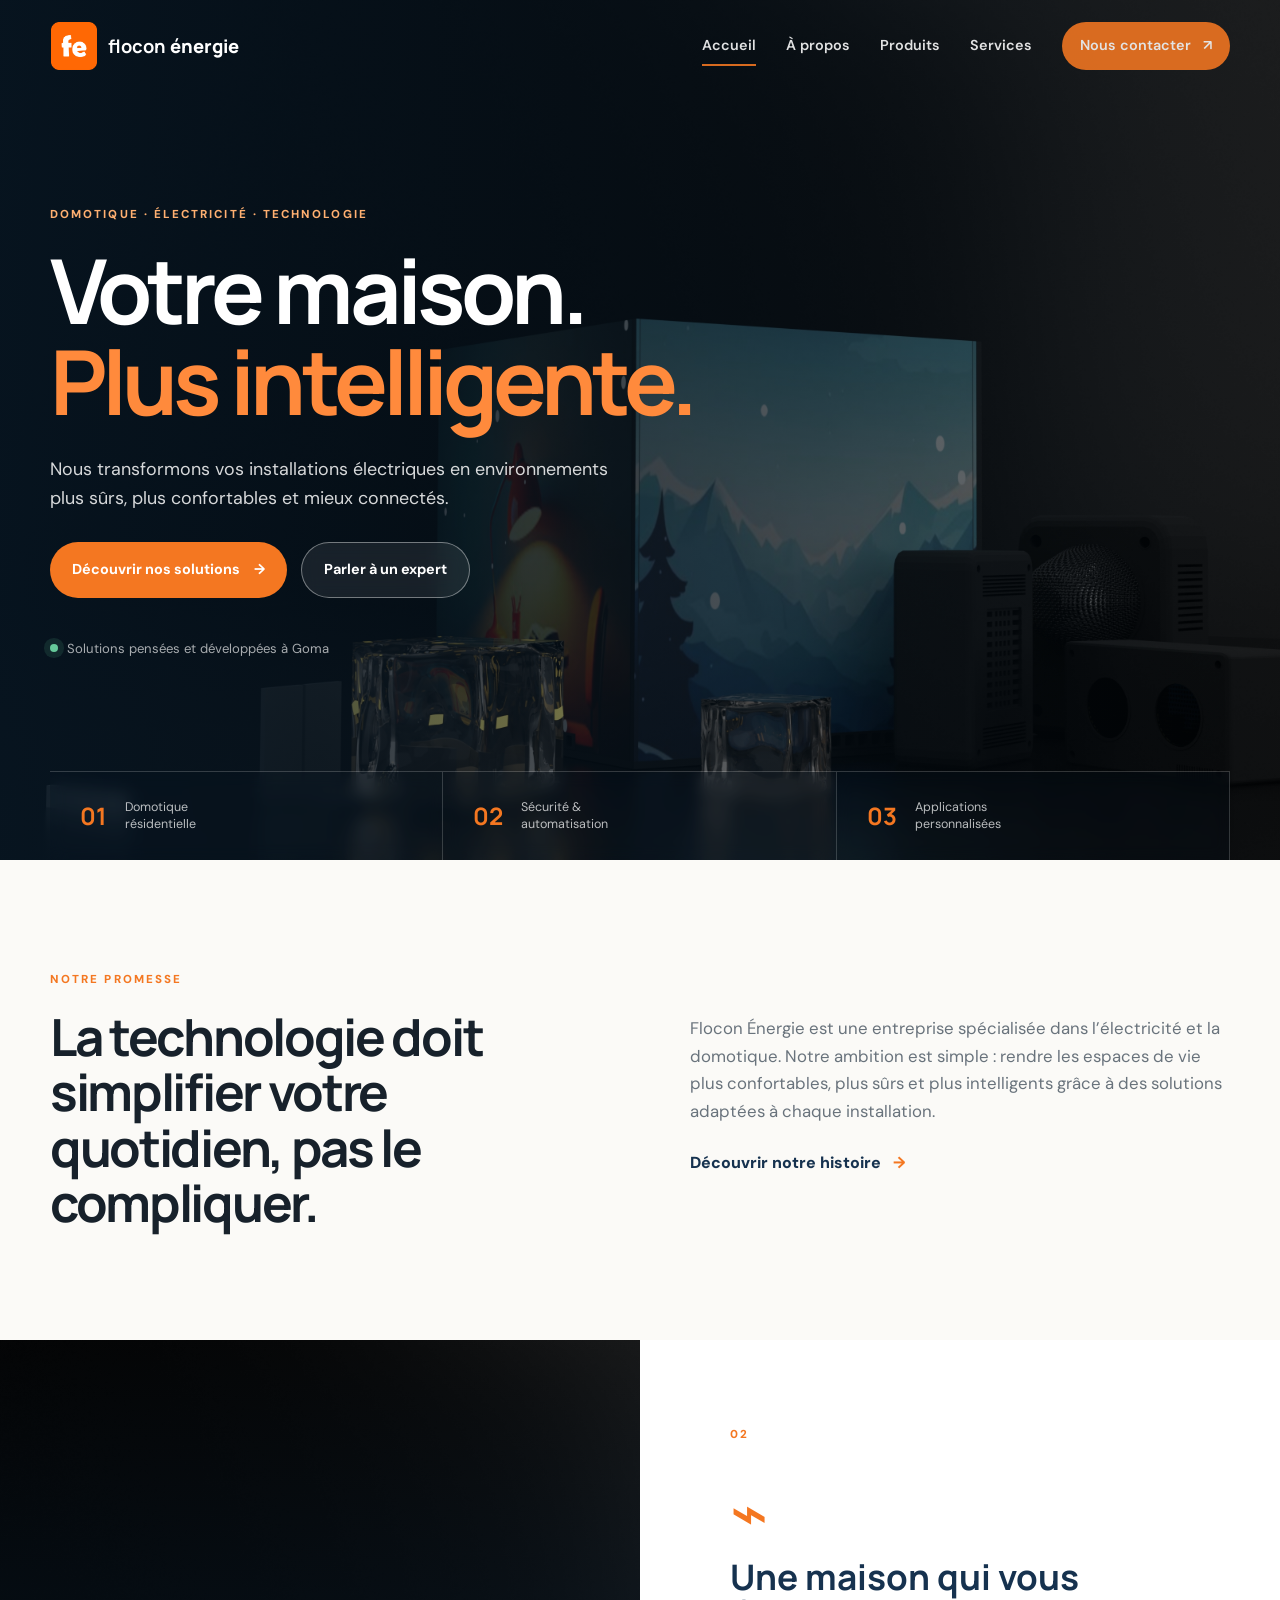
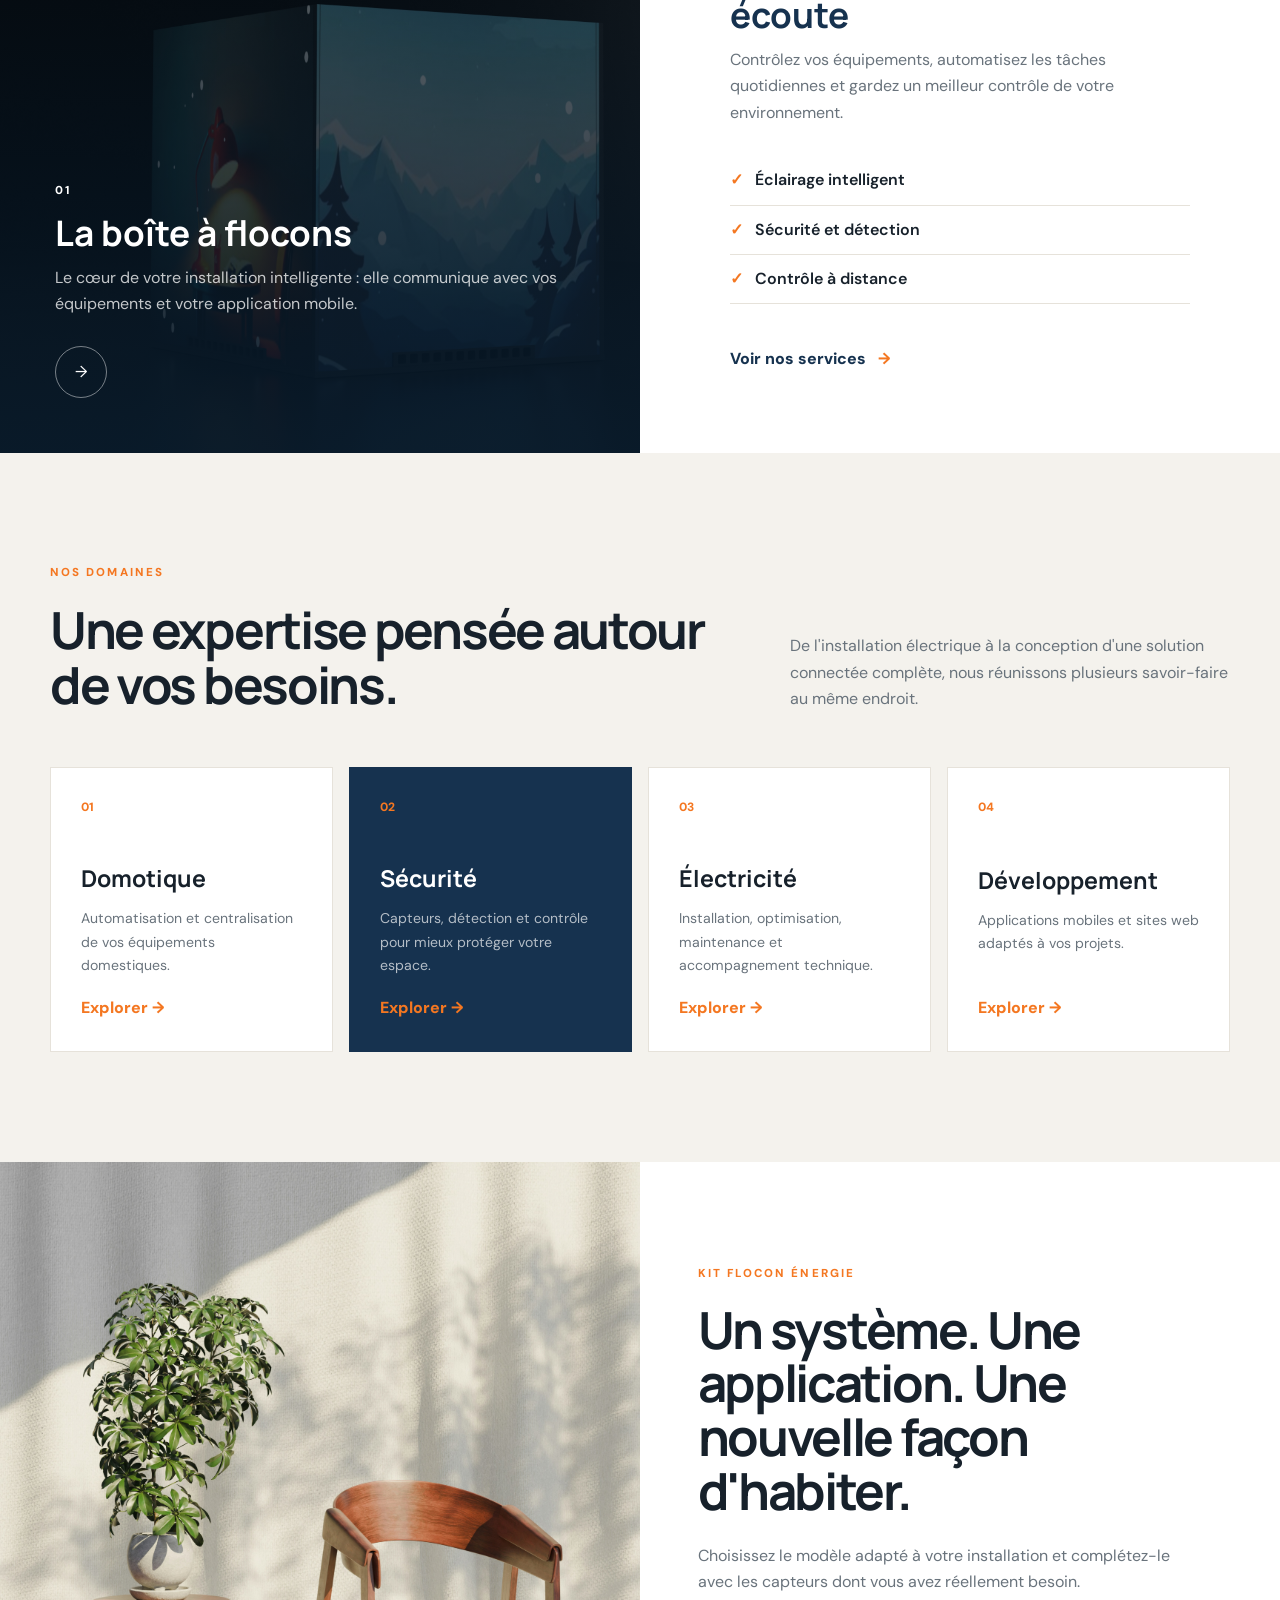
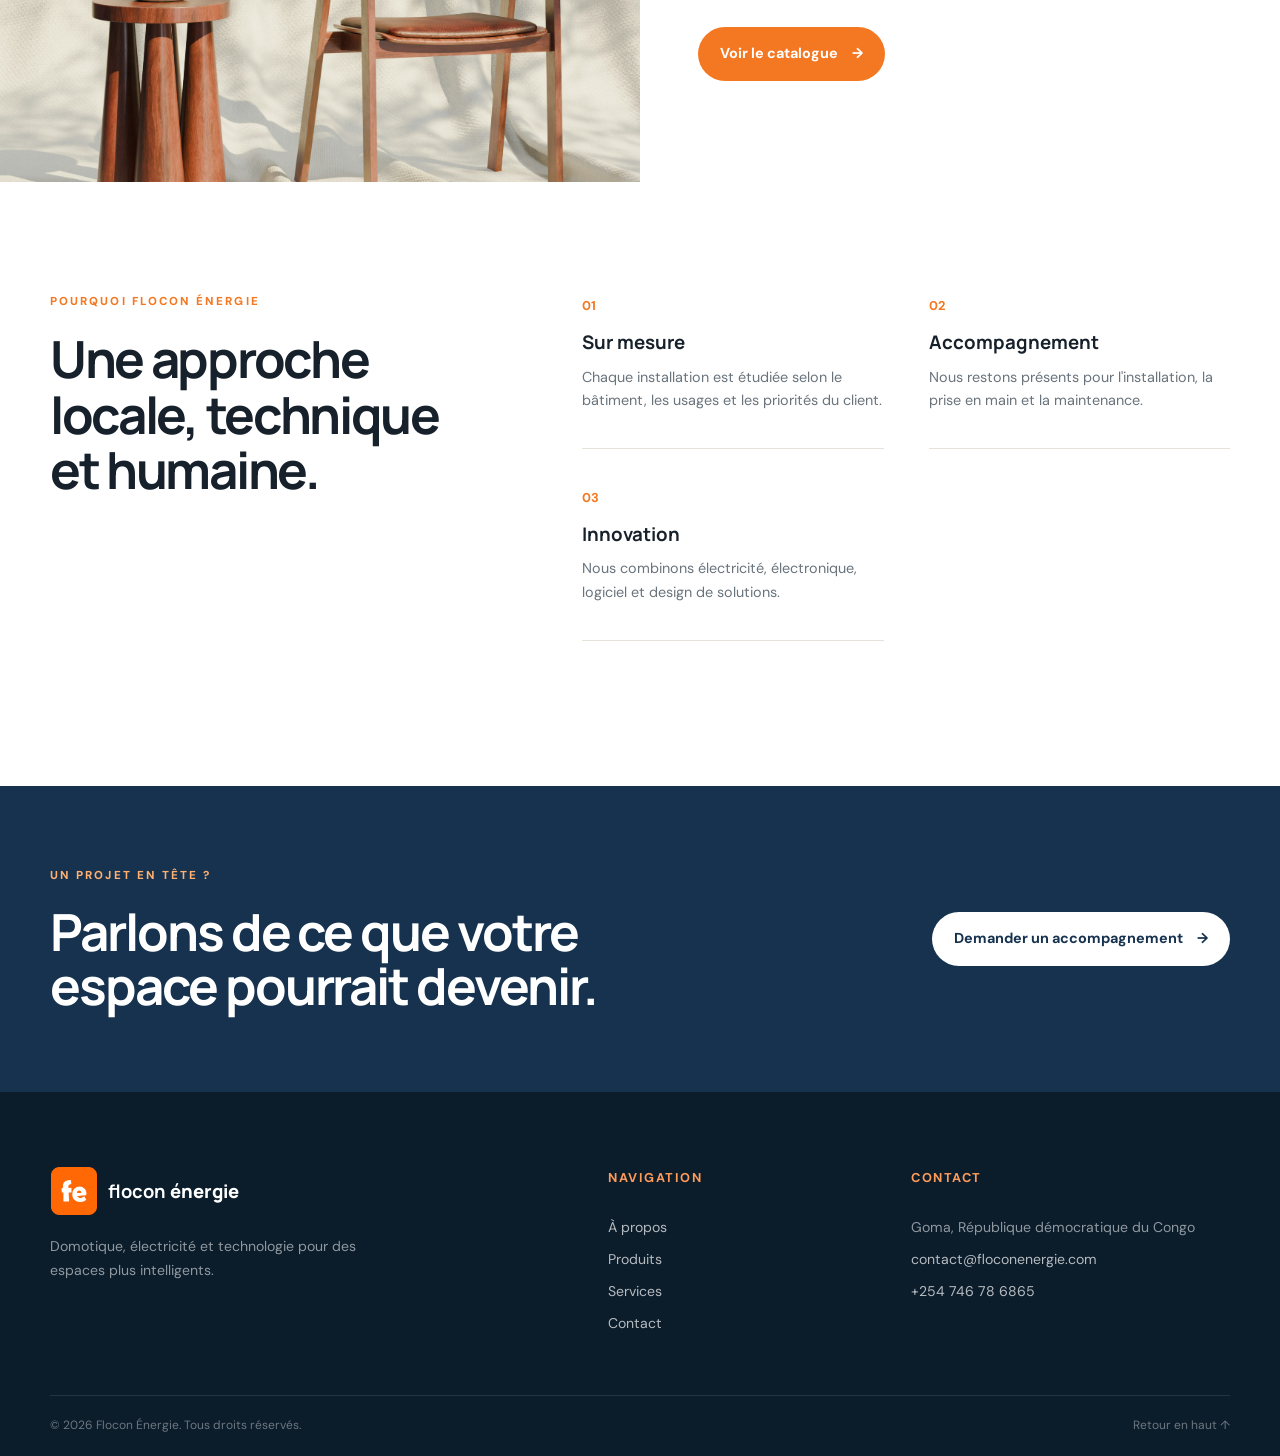
==== commit efc6e73e: "Chnagement du design de A a Z, avec les details et les parametres voulus. 6:51PM 9/6/2026" ====
--- a/index.html
+++ b/index.html
@@ -1,433 +1,149 @@
-<!DOCTYPE html>
-<html lang="fr">
-<head>
-    <meta charset="UTF-8">
-    <meta name="viewport" content="width=device-width, initial-scale=1.0">
-    <link rel="stylesheet" href="font/fontawesome-free-6.4.2-web/css/all.css">
-    <link rel="stylesheet" href="font/Comfortaa/Comfortaa-VariableFont_wght.ttf">
-    <title>flocon énergie</title>
-    <link rel="stylesheet" href="index.css">
-    <link rel="icon" href="logo flocon energie.png"  type="image/x-icon">
-</head>
-<body>
-    <header>
-       <img src="logo.png" alt="" width="80px">
-       <span>flocon énergie</span>
-       <nav class="nav">
-        <a href="">A propos</a>
-        <a href="">produits</a>
-        <a href="">projects</a>
-        <button class="ins">s'inscrire</button>
-        <button class="conn">se connecter</button>
-       </nav>
-       <div class="line"></div>
-    </header>
-    <div class="expl">
-        <img src="bbb.jpg" alt="flocon énergie" width="100%">
-        <p class="color">Vous aimez la domotique? Vous etes <br> au bon endroit;</p><br>
-        <p class="offre">
-            Offrez vous dès maintenant votre kit complet <br>
-            et achetez votre application mobile personnalisée.
-        </p>
-    </div>
-    <main>
-        <div class="fgrid">
-            <div class="boxg1">
-                <h2 class="hh">boite à flocons</h2>
-                <p class="tex">rendez vivant votre système en <br>
-                lui offrant un coeur qui communiquera désormais <br>
-                avec vous à partir de votre <br>
-                application mobile</p>
-            </div>
-            <div class="boxg2">
-                <img src="lp.jpg" alt="" width="100%" height="100%">
-                <h2>lampe portative</h2>
-                <p class="text">achetez nos lampes portatives <br>
-                simples et économiques</p>
-            </div>
-        </div>
-        <div class="prest">
-            <div class="colmns1">
-                <h1 class="fe">flocon énergie</h1>
-                <p class="his">nous sommes une entreprise qui fournit differents services, notament
-                   d'installation domestique en ussant de la domotique.
-                   Utilisez notre boite et soyez témoin du développement de la technologie.
-                   AVec nous tout est tranquilité, parlez dès maintenant à 
-                  vos système gracr à la boite à flocons.
-               </p>
-            </div>
-            
-            <div class="colmns2">
-                <div class="colmn1">
-                   <p>flocon énergie eouvre dans la ville de Goma, <br>en expension
-                    et possède des partenaires d'installation <br> pour faciliter
-                    la mise en ouevre du <br> développement public.
-                   </p>
-                </div>
-                <div class="colmn2">
-                    <p>nous modernisons votre cotidient en y ajoutant <br>
-                        une touche de tranquilité. Activez votre sécurité, <br>
-                        et éconmisez en énergie ainsi que votre installation.
-                       </p>
-                </div>
-                <div class="colmn3">
-                    <p> il vous arrive d'avoir besoin <br>
-                        d'une inspection rapide? Et bien ce temps est révolu; <br>
-                        maintenant flocon énergie vous fourni un service <br>
-                        de maintenance tout les 3 mois.
-                       </p>
-                </div>
-            </div>
-        </div>
-        <div class="apps">
-            <div class="ecr1">
-                <h1>achetez dès maintenant votre kit <span class="ef">fé</span> accompagné <br>
-                    par une application mobile  personnalisée </h1>
-            </div>
-            <div class="ecr2">
-                <img src="logo.png" alt="" width="100%">
-            </div>
-        </div>
-        <div class="life">
-           <div class="life1">
-             <h1>ingénieurs électriciens professionnels</h1>
-           </div>
-           <div class="life2">
-            <p class="intr">Et si vous commencez par racontrer des professionnels? <br><br>
-            nous serons à votre disposition tout au long du trajet <br>
-            la qualité et la rapidité de nos services sont les meilleurs <br>
-            choix que vous aurez à avoir.</p>
-            <div class="acts">
-                <div class="act1">activez votre quotidien,</div>
-                <div class="act2">contactez-flocon</div>
-            </div>
-            <p>dès maintenant, n'attendez pas!</p>
-           </div>
-           <div class="life3">
-             <p>Besoin d'une pièce en modèle 3 dimension? <br><br>
-                encore une fois vous avez taper à la bonne porte! <br>
-                vos imaginations sortent tels que vous les voyez, 
-                </p><br><br>
-                <p class="act1">similez vos reves avec flocon énergie m3D</p>
-           </div>
-           <div class="life4">
-             <p>modèles</p><br><br>
-             <h1 class="eff">3D</h1>
-           </div>
-           <div class="life5">
-             <p>sites web et applications mobiles</p>
-           </div>
-           <div class="life6">
-               <p>fetes faire vos applications mobiles et site web avec nos développeurs
-                     professionnels; afin de faire avancer votre quotien en <br>
-                     matière technologique et avancer dans vos carrière avec <br>
-                     oeil ouvert sur le monde connecté.
-               </p>
-               <div class="acts">
-                   <div class="act1">connectez-vous au monde</div>
-                   <div class="act2">connectez-vous à vous-meme</div>
-              </div>
-              <p>soyez en harmonie avec la technologie actuelle!</p>
-           </div>
-        </div>
-        <div class="disrt">
-            <div class="dis-flex">
-                <div class="flex"></div>
-                <strong>A propos de flocon énergie</strong><br><br>
-                <div class="flex"></div>
-            </div><br>
-            <div class="divar">
-                <div class="divar1">
-                    <p>
-                        Souvent dans notre quotidien, il nous arrive d’avoir de petits soucis ou de pannes électrique dans notre système domestique. Parfois une surcharge ou un mauvais réglage de paramètres ou encore une coupure générale sans comprendre quelle en était la raison. <br>
-                C’est pourquoi nous sommes là aujourd’hui, nous sommes là au cœur de votre système pour répondre à vos demandes et assurer votre protection ; oui votre protection car un système mal fait est une source potentielle de danger pour vous. <br>
-               Nous sommes flocon énergie pour vous servir ; suivons donc cette suite pour en savoir d’avantage et comprendre ce qu’il faut à vos systèmes, le peu qui lui manque et nuit à votre tranquillité.
-                    </p>
-                </div>
-                <div class="divar2">
-                    <div class="bar">
-                        <div class="sbar"></div>
-                    </div>
-                    <div class="circle">
-                        <div class="smcircle"></div>
-                    </div>
-                </div>
-                <div class="divar3">
-                    <p>                   
-                       Et enfin le système vous facilite l’accessibilité aux personnes à mobilité réduite en automatisant les taches courantes et en rendant les équipements et les systèmes plus facilement contrôlables. <br>
-                       Maintenant que vous avez compris ce qu’est la domotique, écoutez donc comment flocon énergie envisage ce système dans vos domicile ; 
-                       Votre domicile sera intelligent en y ajouter la boite a flocons mise au point par les ingénieurs de flocon énergie, qui communiquera avec vos interfaces téléphoniques ou précisément des applications mobiles.
-                       Vous avez compris dans notre cas, il vous faut notre boite intelligente et votre propre application mobile.
-                    </p>
-                </div>
-            </div>
-
-            <div class="divar">
-                <div class="divar12">
-                    <p>
-                        En effet flocon énergie est une entreprise qui généralement œuvre en domaine d’électricité dans la ville de Goma. Et en voyant l’évolution technologique et le retard que possèdent les systèmes électriques dans notre pays et surtout notre ville, flocon énergie a voulu apporter quelque chose de différent dans notre vie quotidienne aujourd’hui. <br>
-               Flocon énergie mets au point un système particulier basé sur la domotique ; la domotique est un domaine technologique qui regroupe l’ensemble des techniques et des technologies permettant de rendre une habitation ou un bâtiment intelligent, en automatisant et en centralisant le contrôle des différents systèmes et équipement présents.
-                    </p>
-                </div>
-                <div class="divar2">
-                    <div class="bar">
-                        <div class="sbar"></div>
-                    </div>
-                    <div class="circle">
-                        <div class="smcircle"></div>
-                    </div>
-                </div>
-                <div class="divar31">
-                    <p>
-                        Nous avons développés deux types de boite, une boite  à flocons (c’est ainsi qu’on l’appelle, en raison de sa petite taille normalement de 15cm carré, et du fait que l’énergie qu’elle utilise pour fonctionner est tellement petite comparer à celle qu’elle commande à travers l’application.  A flocons en comparaison de la pluie de commande qu’elle exécute). <br>
-                        Pour revenir à ce que je disais, nous avons la boite à flocons de type Bluetooth et la boite à flacons de type wifi. <br>
-                                                 Et comme vous le pensez surement il y a évidemment une large différence entre ces deux modèles du point de vue nom et fonctionnement ; tout d’abord sachez qu’elles font toutes les mêmes tâches sans exception. Et maintenant vous demandez, alors pourquoi deux modèles alors ? Juste pour le style ? Et bien non. C’est qui fait la différence de ces modèles c’est la distance de commande. En effet la distance de commande depuis son application sur smartphone pour une boite à flocons du type Bluetooth est d’un rayon de 15m <br>
-                       
-                    </p>
-                </div>
-            </div>
-            <div class="divar">
-                <div class="divar122">
-                    <p>
-                        Nos objectifs comme tout entreprise œuvrant dans ce domaine sont, je site : le confort, la sécurité l’économie d’énergie et enfin l’accessibilité. <br><br>
- Du point de vu confort, vous les occupants vous aurez le contrôle de divers équipements et systèmes (éclairage, chauffage, climatisation, volets roulants, appareils électroménagers, etc.) de manière centralisée et simplifiée, par exemple à l’aide d’une application sur smartphone ou d’un assistant vocal. <br>
- De par la sécurité, en intégrant des systèmes d’alarme, de vidéosurveillance, de détection d’intrusion, de control d’accès, etc., qui peuvent être surveilles à distance. <br>
- En économie d’énergie, la gestion intelligente de la consommation énergétique en contrôlant et en programmant l’utilisation des équipements électriques pour optimiser leur fonctionnement et réduire la facture d’électricité. <br><br>
-                    </p>
-                </div>
-                <div class="divar2">
-                    <div class="bar">
-                        <div class="sbar"></div>
-                    </div>
-                    <div class="circle">
-                        <div class="smcircle"></div>
-                    </div>
-                </div>
-                <div class="divar311">
-                    <p>
-                        Et celle de la boite à flocons du type wifi la distance n’est une limite de commande tant que votre boite est sous wifi et que vous soyez aussi connecter, les commandes passent à n’importe quelle distance. Vous saisissez maintenant la différence ? 
-                        En résume lorsque nous flocon énergie allons travailler sur les systèmes internes de vos domiciles il vous faudra deux choses, en premier une boite à flocons (soit de type Bluetooth, soit de type wifi) et une application mobile qui seront fait selon votre demande. Comprenez que chaque immeuble possède sa boite et sa propre application donc des objets uniques. <br>
-                        Les technologies utilisées en domotique incluent les capteurs, les actionneurs, les réseaux informatiques, les interfaces utilisateurs, les systèmes de gestion d’énergie, etc. et notre système fait pas exception il vous faudra quelques autres pièces comme les capteurs, les actionneurs, moteurs,… qui font partis de notre kit fé ; ces pièces se prennent en fonction des demandes de différents clients. <br><br>
-              
-               A présent vous savez ce qu’est flocon énergie et c’est qu’elle apporte.  
-                    </p>
-                </div>
-            </div>
-        </div>
-        <div class="dis-flex2">
-            <div class="flex2"></div>
-            <strong>Produits du kit flocon énergie</strong><br><br>
-            <div class="flex2"></div>
-        </div><br>
-        <div class="produits">
-            <div class="p1">
-                <div class="boite1"></div>
-                <p class="fcl">boite à flocons </p>
-                <p class="fclf">modèle de type <br> Bluetooth</p>
-                <button class="bfcl">Total 180$</button>
-            </div>
-            <div class="p2">
-                <div class="boite2">
-                    <strong class="apk">apk</strong>
-                </div>
-                <p class="fcl2">application mobile</p>
-                <p class="fclf2">personnalisée<br> pour le modèle choisi</p>
-                <button class="bfcl2">Total 420$</button>
-            </div>
-            <div class="p3">
-                <div class="boite3"></div>
-                <p class="fcl3">boite à flocons </p>
-                <p class="fclf3">modèle de type <br> wifi</p>
-                <button class="bfcl3">Total 230$</button>
-            </div>
-        </div>
-
-
-      
-
-        <div class="produits">
-            <div class="boitetest">
-                <div class="boxtest">
-                    <p class="click">clique-moi</p>
-                    <p class="clic">↓</p>
-                    <p class="texttest" id="color">capteur type t</p><br>
-                <p class="texttest">compatible avec les deux modèles;
-                    vous protege du froid et de la chaleur.
-                </p>
-                <button class="btntest">Total 12$</button>
-                </div>
-            </div>
-            <div class="boitetest">
-                <div class="boxtest" id="img">
-                    <p class="click">clique-moi</p>
-                <p class="clic">↓</p>
-                    <p class="texttest" id="color">capteur type f</p><br>
-                <p class="texttest">compatible avec les deux modèles;
-                    vous protege contre les incendies. 
-                </p>
-                <button class="btntest">Total 12$</button>
-                </div>
-            </div>
-            <div class="boitetest">
-                <div class="boxtest" id="img1">
-                    <p class="click">clique-moi</p>
-                    <p class="clic">↓</p>
-                    <p class="texttest" id="color">capteur type p</p><br>
-                <p class="texttest">compatible avec les deux modèles;
-                    vous signale de toute présence à domicile.
-                     </p>
-                <button class="btntest">Total 12$</button>
-                </div>
-            </div>
-        </div>
-        
-
-        <div class="produits">
-            <div class="boitetest">
-                <div class="boxtest" id="typm">
-                    <p class="click">clique-moi</p>
-                    <p class="clic">↓</p>
-                    <p class="texttest" id="color">capteur type m</p><br>
-                <p class="texttest">compatible avec les deux modèles;
-                    pour des mouvements inattendus.
-                </p>
-                <button class="btntest">Total 12$</button>
-                </div>
-            </div>
-            <div class="boitetest">
-                <div class="boxtest" id="img">
-                    <p class="click">clique-moi</p>
-                <p class="clic">↓</p>
-                    <p class="texttest" id="color">capteur type f</p><br>
-                <p class="texttest">compatible avec les deux modèles;
-                    vous protege contre les incendies. 
-                </p>
-                <button class="btntest">Total 12$</button>
-                </div>
-            </div>
-            <div class="boitetest">
-                <div class="boxtest" id="img1">
-                    <p class="click">clique-moi</p>
-                    <p class="clic">↓</p>
-                    <p class="texttest" id="color">capteur type p</p><br>
-                <p class="texttest">compatible avec les deux modèles;
-                    vous signale de toute présence à domicile.
-                     </p>
-                <button class="btntest">Total 12$</button>
-                </div>
-            </div>
-        </div><br><br>
-        <div class="dis-flex2">
-            <div class="flex2"></div>
-            <strong class="str">Techniciens chez fé</strong><br><br>
-            <div class="flex2"></div>
-        </div><br><br>
-        <p class="colab">Avec la collaboration de nos techniciens, nos mettons en place l'ensemble 
-           des produits utiles pour votre installation en domotique ainsi que vos installations
-           du quotidien.
-        </p>
-        <div class="tecuser">
-            <div class="user1">
-                <div class="ico">
-                    <img src="user.png" alt="profil" width="100%" height="100%">
-                </div>
-                <div class="name">
-                    <p>Nzuwa Muhindo Junior</p>
-                </div>
-                <div class="descp">
-                    <p>techniciens electroniciens, chargé du développement des schémas électriques.</p>
-                </div>
-            </div>
-            <div class="user2">
-                <div class="ico" id="yaoo">
-                    
-                </div>
-                <div class="name">
-                    <p>Muhindo Vyaleveka Aaron</p>
-                </div>
-                <div class="descp">
-                    <p>techniciens electroniciens, chargé du développement des schémas électriques.</p>
-                </div>
-            </div>
-            <div class="user3">
-                <div class="ico">
-                    <img src="user.png" alt="profil" width="100%" height="100%">
-                </div>
-                <div class="name">
-                    <p>Mugangu Baraka Josué</p>
-                </div>
-                <div class="descp">
-                    <p>techniciens electroniciens, chargé du développement des schémas électriques.</p>
-                </div>
-            </div>
-            <div class="user4">
-                <div class="ico" id="rodo">
-                    
-                </div>
-                <div class="name">
-                    <p>Bahati Bachi Rodolphe</p>
-                </div>
-                <div class="descp">
-                    <p>techniciens electroniciens, chargé du développement des schémas électriques.</p>
-                </div>
-            </div>
-        </div>
-        <div class="sign">
-            <div class="sign1">
-                <h1>soyez connecter dès <br> aujourd’hui</h1>
-                <p>ajoutez un compte fé et <br> soyez à jour, 
-                    sur les mises à jour avenirs.
-                </p>
-                <p>ou connectez-vous directement sur nos <br> plateformes sociales.</p>
-                <div class="icons">
-                    <div class="icon">
-                        <img src="communication.png" alt="facebook" width="100%" height="100%">
-                    </div>
-                    <div class="icon">
-                        <img src="telegramme.png" alt="télégramme" width="100%" height="100%">
-                    </div>
-                    <div class="icon">
-                        <img src="instagram.png" alt="instagram" width="100%" height="100%">
-                    </div>
-                    <div class="icon">
-                        <img src="whatsapp.png" alt="whatsapp" width="100%" height="100%">
-                    </div>
-                </div>
-            </div>
-            <div class="sign2"><br><br>
-                <form action="">
-                    <h3 class="bev">formulaire</h3><br>
-                    <div class="none">
-                        <label for="nom">.</label>
-                    <input type="text" name="nom" id="nom" required="required" maxlength="15" placeholder="nom">
-                    <img src="user.png" alt="user" height="30px" width="30px">
-                    </div>
-                    <br>
-                    <div class="none">
-                        <label for="post">.</label>
-                        <input type="text" name="pre-nom" id="post" required="required" maxlength="15" placeholder="prenom">
-                    </div>
-                   <br>
-                   <div class="none">
-                       <label for="mail">.</label>
-                       <input type="mail" name="mail" id="mail" required="required" maxlength="30" placeholder="mail">
-                       <img src="courriel-professionnel.png" alt="mail" height="30px" width="30px">
-                   </div>
-                   <br>
-                   <div class="none">
-                       <label for="tel">.</label>
-                       <input type="tel" name="tel" id="tel" required="required" maxlength="14" placeholder="phone">
-                       <img src="telephone.png" alt="phone" height="30px" width="30px">
-                   </div>
-                    <br><br><br>
-                    <input type="submit" value="valider" class="submit"><br><br>
-                    <p class="bev">bienvenue chez flocon énergie</p><br><br>
-                </form>
-                
-            </div>
-        </div>
-
-    </main>
-    
-</body>
+<!DOCTYPE html>
+<html lang="fr">
+<head>
+  <meta charset="UTF-8">
+  <meta name="viewport" content="width=device-width, initial-scale=1.0">
+  <meta name="description" content="Flocon Énergie — domotique, installations électriques, sécurité et solutions technologiques à Goma.">
+  <title>Flocon Énergie — Domotique & énergie intelligente</title>
+  <link rel="icon" href="/assets/logo flocon energie.png">
+  <link rel="stylesheet" href="index.css">
+  <script defer src="script.js"></script>
+</head>
+<body>
+  <header class="site-header" id="top">
+    <div class="container nav-wrap">
+      <a class="brand" href="index.html" aria-label="Flocon Énergie, accueil">
+        <img src="/assets/logo flocon energie.png" alt="Logo Flocon Énergie">
+        <span>flocon <b>énergie</b></span>
+      </a>
+      <button class="menu-toggle" aria-label="Ouvrir le menu" aria-expanded="false">
+        <span></span><span></span><span></span>
+      </button>
+      <nav class="main-nav" aria-label="Navigation principale">
+        <a class="active" href="index.html">Accueil</a>
+        <a href="a-propos.html">À propos</a>
+        <a href="produits.html">Produits</a>
+        <a href="services.html">Services</a>
+        <a class="nav-contact" href="contact.html">Nous contacter <span>↗</span></a>
+      </nav>
+    </div>
+  </header>
+
+  <main>
+    <section class="hero">
+      <img class="hero-image" src="/assets/bbb.jpg" alt="Installation et technologie Flocon Énergie">
+      <div class="hero-overlay"></div>
+      <div class="container hero-content">
+        <div class="eyebrow light">DOMOTIQUE · ÉLECTRICITÉ · TECHNOLOGIE</div>
+        <h1>Votre maison.<br><em>Plus intelligente.</em></h1>
+        <p>Nous transformons vos installations électriques en environnements plus sûrs, plus confortables et mieux connectés.</p>
+        <div class="hero-actions">
+          <a class="btn btn-primary" href="produits.html">Découvrir nos solutions <span>→</span></a>
+          <a class="btn btn-ghost" href="contact.html">Parler à un expert</a>
+        </div>
+        <div class="hero-note"><span class="pulse"></span> Solutions pensées et développées à Goma</div>
+      </div>
+      <div class="hero-stats container">
+        <div><strong>01</strong><span>Domotique<br>résidentielle</span></div>
+        <div><strong>02</strong><span>Sécurité &<br>automatisation</span></div>
+        <div><strong>03</strong><span>Applications<br>personnalisées</span></div>
+      </div>
+    </section>
+
+    <section class="intro section">
+      <div class="container two-col">
+        <div>
+          <div class="eyebrow">NOTRE PROMESSE</div>
+          <h2>La technologie doit simplifier votre quotidien, pas le compliquer.</h2>
+        </div>
+        <div class="intro-copy">
+          <p>Flocon Énergie est une entreprise spécialisée dans l’électricité et la domotique. Notre ambition est simple : rendre les espaces de vie plus confortables, plus sûrs et plus intelligents grâce à des solutions adaptées à chaque installation.</p>
+          <a class="text-link" href="a-propos.html">Découvrir notre histoire <span>→</span></a>
+        </div>
+      </div>
+    </section>
+
+    <section class="feature-grid">
+      <article class="feature-image" style="background-image:url('/assets/bcc.jpg')">
+        <div class="feature-shade"></div>
+        <div class="feature-content light">
+          <span class="feature-number">01</span>
+          <h3>La boîte à flocons</h3>
+          <p>Le cœur de votre installation intelligente : elle communique avec vos équipements et votre application mobile.</p>
+          <a href="produits.html" class="circle-link">→</a>
+        </div>
+      </article>
+      <article class="feature-card">
+        <span class="feature-number orange">02</span>
+        <div class="feature-icon">⌁</div>
+        <h3>Une maison qui vous écoute</h3>
+        <p>Contrôlez vos équipements, automatisez les tâches quotidiennes et gardez un meilleur contrôle de votre environnement.</p>
+        <ul class="check-list">
+          <li>Éclairage intelligent</li>
+          <li>Sécurité et détection</li>
+          <li>Contrôle à distance</li>
+        </ul>
+        <a href="services.html" class="text-link">Voir nos services <span>→</span></a>
+      </article>
+    </section>
+
+    <section class="solutions section">
+      <div class="container">
+        <div class="section-heading">
+          <div>
+            <div class="eyebrow">NOS DOMAINES</div>
+            <h2>Une expertise pensée autour de vos besoins.</h2>
+          </div>
+          <p>De l'installation électrique à la conception d'une solution connectée complète, nous réunissons plusieurs savoir-faire au même endroit.</p>
+        </div>
+        <div class="solution-grid">
+          <article class="solution-card"><span>01</span><h3>Domotique</h3><p>Automatisation et centralisation de vos équipements domestiques.</p><a href="services.html">Explorer →</a></article>
+          <article class="solution-card featured"><span>02</span><h3>Sécurité</h3><p>Capteurs, détection et contrôle pour mieux protéger votre espace.</p><a href="services.html">Explorer →</a></article>
+          <article class="solution-card"><span>03</span><h3>Électricité</h3><p>Installation, optimisation, maintenance et accompagnement technique.</p><a href="services.html">Explorer →</a></article>
+          <article class="solution-card"><span>04</span><h3>Développement</h3><p>Applications mobiles et sites web adaptés à vos projets.</p><a href="services.html">Explorer →</a></article>
+        </div>
+      </div>
+    </section>
+
+    <section class="product-banner">
+      <div class="product-banner-image" style="background-image:url('/assets/3dmodel.jpg')"></div>
+      <div class="product-banner-content">
+        <div class="eyebrow">KIT FLOCON ÉNERGIE</div>
+        <h2>Un système. Une application. Une nouvelle façon d'habiter.</h2>
+        <p>Choisissez le modèle adapté à votre installation et complétez-le avec les capteurs dont vous avez réellement besoin.</p>
+        <a class="btn btn-primary" href="produits.html">Voir le catalogue <span>→</span></a>
+      </div>
+    </section>
+
+    <section class="trust section">
+      <div class="container trust-grid">
+        <div>
+          <div class="eyebrow">POURQUOI FLOCON ÉNERGIE</div>
+          <h2>Une approche locale, technique et humaine.</h2>
+        </div>
+        <div class="trust-items">
+          <div><strong>01</strong><h3>Sur mesure</h3><p>Chaque installation est étudiée selon le bâtiment, les usages et les priorités du client.</p></div>
+          <div><strong>02</strong><h3>Accompagnement</h3><p>Nous restons présents pour l'installation, la prise en main et la maintenance.</p></div>
+          <div><strong>03</strong><h3>Innovation</h3><p>Nous combinons électricité, électronique, logiciel et design de solutions.</p></div>
+        </div>
+      </div>
+    </section>
+
+    <section class="cta">
+      <div class="container cta-inner">
+        <div><div class="eyebrow light">UN PROJET EN TÊTE ?</div><h2>Parlons de ce que votre espace pourrait devenir.</h2></div>
+        <a class="btn btn-light" href="contact.html">Demander un accompagnement <span>→</span></a>
+      </div>
+    </section>
+  </main>
+
+  <footer class="footer">
+    <div class="container footer-grid">
+      <div><a class="brand footer-brand" href="index.html"><img src="/assets/logo flocon energie.png" alt=""><span>flocon <b>énergie</b></span></a><p>Domotique, électricité et technologie pour des espaces plus intelligents.</p></div>
+      <div><h4>Navigation</h4><a href="a-propos.html">À propos</a><a href="produits.html">Produits</a><a href="services.html">Services</a><a href="contact.html">Contact</a></div>
+      <div><h4>Contact</h4><p>Goma, République démocratique du Congo</p><a href="mailto:lubulahubert@gmail.com">contact@floconenergie.com</a><a href="tel:+254746786865">+254 746 78 6865</a></div>
+    </div>
+    <div class="container footer-bottom"><span>© <span id="year"></span> Flocon Énergie. Tous droits réservés.</span><a href="#top">Retour en haut ↑</a></div>
+  </footer>
+</body>
 </html>
--- a/index.css
+++ b/index.css
@@ -1,1114 +1,1731 @@
-*{
-    margin: 0;
-    padding: 0;
-    font-family: sans-serif;
-}
-@font-face {
-    font-family: myfont;
-    src: url(font/Comfortaa/Comfortaa-VariableFont_wght.ttf);
-}
-@font-face {
-    font-family: ddd;
-    src: url(/font/RubikWetPaint-Regular.ttf);
-}
-body{
-    background-color: rgb(4, 4, 14);
-}
-header{
-    width: 100%;
-    height: 70px;
-    line-height: 70px;
-    background-color: rgba(0, 0, 0, 0);
-    position: absolute;
-    top: 10px;
-}
-span{
-    color: white;
-    font-size: 1.6rem;
-    position: relative;
-    top: -30px;
-
-}
-.nav{
-    float: right;
-    margin-right: 80px;
-    display: flex;
-    gap: 22px;
-}
-a{
-   text-decoration: none;
-   color: white;
-   font-size: 1.2rem;
-   position: relative;
-   top: 10px;
-}
-a:hover{
-    color: blueviolet;
-}
-.ins{
-    border: solid 2px white;
-    background-color: white;
-    height: 50px;
-    width: 130px;
-    border-radius: 22px;
-    position: relative;
-    top: 15px;
-    color: black;
-    font-size: 1.1rem;
-    transition: all 800ms;
-    cursor: pointer;
-}
-.ins:hover{
-    background-color: blueviolet;
-    color: white;
-    border: solid 1px blueviolet;
-}
-.conn{
-    border: solid 2px blueviolet;
-    background-color: rgba(0, 0, 0, 0);
-    height: 50px;
-    width: 155px;
-    border-radius: 22px;
-    position: relative;
-    top: 15px;
-    color: blueviolet;
-    font-size: 1.1rem;
-    transition: all 800ms;
-    cursor: pointer;
-}
-.conn:hover{
-    color: white;
-    border: solid 2px white;
-}
-.line{
-    border: solid 2px white;
-    position: relative;
-    top: -30px;
-    left: 20%;
-    width: 50%;
-}
-.offre{
-    position: absolute;
-    top: 25rem;
-    left: 8rem;
-    font-weight: bolder;
-    font-size: 2rem;
-    color: white;
-    width: 70%;
-    z-index: 1;
-}
-.color{
-    position: absolute;
-    top: 20rem;
-    width: 70%;
-    left: 8rem;
-    font-weight: bolder;
-    font-size: 2rem;
-    color: blueviolet;
-    z-index: 1;
-}
-.expl{
-    width: 100%;
-    min-height: 20rem;
-}
-main{
-    margin-top: -5px;
-}
-.fgrid{
-    min-height: 10rem;
-    display: grid;
-    grid-template-columns: 1fr 1fr;
-}
-.boxg1{
-    height: 40rem;
-    background-image: url(fb.jpg);
-    background-size: cover;
-    overflow: hidden;
-}
-.boxg2{
-    height: 40rem;
-    overflow: hidden;
-}
-.text{
-    color: white;
-    position: relative;
-    top: -18rem;
-    left: 6rem;
-    font-size: 1.4rem;
-    width: 50%;
-}
-
-h2{
-    position: relative;
-    top: -20rem;
-    left: 4rem;
-    font-weight: bolder;
-    font-size: 2rem;
-    color: white;
-    width: 50%;
-}
-.tex{
-    color: black;
-    position: relative;
-    top: 14rem;
-    left: 6rem;
-    font-size: 1.4rem;
-    width: 70%;
-}
-
-.hh{
-    position: relative;
-    top: 12rem;
-    left: 4rem;
-    font-weight: bolder;
-    font-size: 2rem;
-    color: black;
-    width: 50%;
-}
-.prest{
-    background-color: rgb(4, 4, 14);
-    min-height: 15rem;
-    display: flex;
-    justify-content: center;
-    align-items: center;
-    flex-direction: column;
-}
-.colmns1{
-    border-radius: 20px 20px 0px 0px;
-    width: 98%;
-    min-height: 10rem;
-    margin: 20px 0px;
-    display: flex;
-    align-items: center;
-    justify-content: center;
-    flex-direction: column;
-}
-.fe{
-    color: white;
-    font-weight: 200rem;
-    font-size: 2rem;
-    padding: 20px 0px 0px 0px;
-}
-.his{
-    color: white;
-    font-size: 1.4rem;
-    padding: 20px 0px;
-    width: 80%;
-}
-.colmns2{
-    height: 20rem;
-    margin: 0px 0px 0px 5px 0px;
-    display: grid;
-    grid-template-areas: "one two three";
-    position: relative;
-    top: -18px;
-}
-.colmn1{
-    border: solid 2px white;
-    border-radius: 20%;
-    grid-area: one;
-    color: white;
-    margin: 30px;
-    box-shadow: 0px 8px 17px 0px #ffffff47;
-    display: flex;
-    align-items: center;
-    padding: 0 20px;
-    font-size: 1.3rem;
-}
-.colmn2{
-    border: solid 2px white;
-    border-radius: 20%;
-    grid-area: two;
-    margin: 30px;
-    box-shadow: 0px 8px 17px 0px #ffffff47;
-    color: white ;
-    display: flex;
-    align-items: center;
-    padding: 0 20px;
-    font-size: 1.3rem;
-}
-.colmn3{
-    border: solid 2px white;
-    border-radius: 20%;
-    grid-area: three;
-    margin: 30px;
-    box-shadow: 0px 8px 17px 0px #ffffff47;
-    color: white;
-    display: flex;
-    align-items: center;
-    padding: 0 20px;
-    font-size: 1.3rem;
-}
-.apps{
-    background-color: rgb(4, 4, 14);
-    min-height: 15rem;
-    display: grid;
-    grid-template-columns: 2fr 1fr;
-}
-.ecr1{
-    color: rgba(255, 255, 255, 0.638);
-    height: 25rem;
-    border-radius: 20px;
-    margin: 30px;
-    font-size: 2rem;
-    align-items: center;
-    display: flex;
-}
-.ecr2{
-    display: flex;
-    align-items: center;
-    height: 25rem;
-    border-radius: 20px;
-    margin: 30px;
-
-}
-.life{
-    display: grid;
-    grid-template-columns: 1fr 1fr;
-    grid-template-rows: 1fr 1fr 1fr;
-    background-color: rgb(4, 4, 14);
-    min-height: 40rem;
-}
-.life1{
-    background-image: url(life.jpg);
-    background-size: cover;
-    height: 30rem;
-    color: white;
-    display: flex;
-    align-items: center;
-    justify-content: center;
-    font-size: 1.7rem;
-    font-weight: bolder;
-    padding: 0px 30px;
-}
-.life2{
-    color: white;
-    display: flex;
-    align-items: center;
-    justify-content: center;
-    flex-direction: column;
-    margin: 30px;
-    font-size: 1.5rem;
-}
-.acts{
-    display: flex;
-    gap: 30px;
-    margin: 50px 0px;
-}
-.act1{
-    border: solid 2px blueviolet ;
-    padding: 20px;
-    border-radius: 20px;
-    color: blueviolet;
-}
-.act2{
-    border: solid 2px green;
-    padding: 20px;
-    border-radius: 20px;
-    color: green;
-}
-.life3{
-    color: white;
-    display: flex;
-    align-items: center;
-    justify-content: center;
-    flex-direction: column;
-    margin: 30px;
-    font-size: 1.5rem;
-}
-.life4{
-    background-image: url(mod.jpg);
-    background-size: cover;
-    height: 30rem;
-    color: white;
-    font-size: 4rem;
-    font-weight: bolder;
-    display: flex;
-    align-items: center;
-    justify-content: center;
-}
-.life5{
-    background-image: url(apps.jpg);
-    background-size: cover;
-    height: 30rem;
-    color: rgba(0, 128, 0, 0.718);
-    font-size: 4rem;
-    font-weight: bolder;
-    display: flex;
-    align-items: center;
-    justify-content: center;
-    padding: 0px 40px;
-}
-.life6{
-    color: white;
-    display: flex;
-    align-items: center;
-    justify-content: center;
-    flex-direction: column;
-    margin: 30px;
-    font-size: 1.5rem;
-}
-.ef{
-    color: blueviolet;
-    font-size: 4rem;
-    position: relative;
-    top: 0;
-}
-.eff{
-    color: blueviolet;
-    font-size: 7rem;
-    position: relative;
-    top: 0;
-    font-family: ddd;
-}
-.disrt{
-    font-size: 1.1rem;
-    width: 95%;
-    min-height: 10rem;
-    padding: 30px 30px;
-    color: white;
-}
-.dis-flex{
-    display: flex;
-    color: blueviolet;
-    gap: 5px;
-}
-strong{
-    width: 50%;
-    margin-left: 20px;
-    font-size: 2rem;
-}
-.flex{
-    width: 40%;
-    height: 1px;
-    border: solid 2px transparent;
-    background-color: transparent;
-    margin-top: 10px;
-
-}
-.divar{
-    width: 96%;
-    min-height: 10rem;
-    display: flex;
-    padding: 10px 30px;
-    gap: 10px;
-    left: 0;
-    justify-content: space-around;
-}
-.divar1{
-    width: 40%;
-}
-.divar12{
-    width: 40%;
-}
-.divar122{
-    width: 40%;
-}
-.divar2{
-    width: 5%;
-    display: flex;
-    justify-content: center;
-    align-items: center;
-    flex-direction: column;
-    gap: 25px;
-}
-.bar{
-    width: 2px;
-    height: 15rem;
-    border: solid 1px blueviolet;
-    background-color: blueviolet;
-    display: flex;
-    justify-content: center;
-    align-items: center;
-}
-.sbar{
-     width: 2px;
-     background-color: blueviolet;
-     height: 100%;
-     position: relative;
-     top: 20px;
-}
-.circle{
-    border: solid 2px blueviolet;
-    height: 2rem;
-    width: 2rem;
-    margin-top: 40px;
-    border-radius: 50%;
-    display: flex;
-    align-items: center;
-    justify-content: center;
-}
-.smcircle{
-    border: solid 2px blueviolet;
-    background-color: blueviolet;
-    box-shadow:  0 0 8px 11px #8a2be285;;
-    height: 1rem;
-    width: 1rem;
-    border-radius: 50%;
-}
-.divar3{
-    width: 40%;
-}
-.divar31{
-    width: 40%;
-}
-.divar311{
-    width: 40%;
-}
-.produits{
-    width: 100%;
-    min-height: 10rem;
-    display: flex;
-    gap: 4rem;
-    padding: 20px 0px;
-    justify-content: center;
-}
-.p1{
-    background-color: rgba(0, 0, 0, 0.2);
-    overflow: hidden;
-    width: 25%;
-    height: 30rem;
-    border-radius: 20px;
-    position: relative;
-    color: black;
-    display: flex;
-    flex-direction: column;
-    justify-content: center;
-}
-.p1::before{
-    content: '';
-    position: absolute;
-    color: black;
-    top: 0;
-    left: 0;
-    height: 55%;
-    width: 100%;
-    border-radius: 0 0 30% 30%;
-    transform: scale(1.1);
-}
-.p1:hover .boite1{
-    transform: scale(1.05);
-}
-.boite1{
-    border: solid 2px white;
-    transition: all 2s ease;
-    width: 70%;
-    height: 50%;
-    position: relative;
-    top: -2rem;
-    box-shadow: 0 0 17px rgba(137, 43, 226, 0.372);
-    left: 15%;
-    border-radius: 15%;
-    background-image: url(mod1.jpg);
-    background-size: cover;
-}
-.fcl{
-    z-index: 1;
-    color: blueviolet;
-    font-size: 1.5rem;
-    font-weight: bold;
-    width: 70%;
-    position: relative;
-    left: 3rem;
-    top: 0rem;
-}
-.fclf{
-    z-index: 1;
-    color: blueviolet;
-    font-size: 1.5rem;
-    position: relative;
-    width: 70%;
-    top: 1rem;
-    left: 4rem;
-}
-.bfcl{
-    z-index: 1;
-    color: blueviolet;
-    font-size: 1.5rem;
-    width: 70%;
-    font-weight: bold;
-    position: relative;
-    left: 3rem;
-    top: 2rem;
-    height: 3rem;
-    border-radius: 20px;
-    border: solid 2px blueviolet;
-    cursor: pointer;
-    background-color: transparent;
-}
-.bfcl::after{
-    content: '';
-    position: absolute;
-    background-color: blueviolet;
-    top: 0;
-    left: 0;
-    width: 100%;
-    height: 100%;
-    transform: scaleX(0);
-    transition: all 1s ease;
-    border-radius: 15px;
-    transform-origin: center;
-    z-index: -1;
-}
-.p1:hover .bfcl::after{
-  transform: scaleX(1);
-}
-.p1:hover .bfcl{
-    color: white;
-}
-.p2{
-    background-color:  rgba(0, 0, 0, 0.2);
-    width: 25%;
-    height: 30rem;
-    border-radius: 20px 20px 20px 20px;
-    position: relative;
-    overflow: hidden;
-}
-.p2::before{
-    content: '';
-    position: absolute;
-    color: black;
-    bottom: 0;
-    left: 0;
-    height: 40%;
-    width: 100%;
-    border-radius: 30% 30% 20px 20px;
-}
-.p2:hover .boite2{
-   transform: scale(1.05);
-}
-.boite2{
-    transition: all 2s ease;
-    border: solid 2px white;
-    width: 70%;
-    height: 50%;
-    position: relative;
-    top: 1.2rem;
-    left: 15%;
-    border-radius: 15%;
-    background-size: cover;
-    color: white;
-    display: flex;
-    justify-content: center;
-    align-items: center;
-    box-shadow: 0 0 17px rgba(137, 43, 226, 0.372);
-}
-.apk{
-    font-weight: bolder;
-    font-size: 3rem;
-    width: 30%;
-    position: relative;
-    right: 18px;
-}
-.fcl2{
-    z-index: 1;
-    color: blueviolet;
-    font-size: 1.5rem;
-    font-weight: bold;
-    width: 70%;
-    position: relative;
-    left: 3rem;
-    top: 3.2rem;
-}
-.fclf2{
-    z-index: 1;
-    color: blueviolet;
-    font-size: 1.5rem;
-    position: relative;
-    width: 70%;
-    top: 4.2rem;
-    left: 4rem;
-}
-.bfcl2{
-    z-index: 1;
-    color: blueviolet;
-    font-size: 1.5rem;
-    width: 70%;
-    font-weight: bold;
-    position: relative;
-    left: 3rem;
-    top: 5.2rem;
-    height: 3rem;
-    border-radius: 20px;
-    border: solid 2px blueviolet;
-    cursor: pointer;
-    background-color: transparent;
-}
-.bfcl2::after{
-    content: '';
-    position: absolute;
-    background-color: blueviolet;
-    top: 0;
-    left: 0;
-    width: 100%;
-    height: 100%;
-    transform: scaleX(0);
-    transition: all 1s ease;
-    border-radius: 15px;
-    transform-origin: center;
-    z-index: -1;
-}
-.p2:hover .bfcl2::after{
-  transform: scaleX(1);
-}
-.p2:hover .bfcl2{
-    color: white;
-}
-.p3{
-    background-color: rgba(0, 0, 0, 0.2);
-    width: 25%;
-    height: 30rem;
-    border-radius: 20px;
-    position: relative;
-    color: black;
-    display: flex;
-    flex-direction: column;
-    justify-content: center;
-    overflow: hidden;
-}
-.p3::before{
-    content: '';
-    position: absolute;
-    color: black;
-    top: 0;
-    left: 0;
-    height: 55%;
-    width: 100%;
-    border-radius: 0 0 30% 30%;
-    transform: scale(1.1);
-}
-.p3:hover .boite3{
-   transform: scale(1.05);
-}
-.boite3{
-    border: solid 2px white;
-    width: 70%;
-    height: 50%;
-    position: relative;
-    top: -2rem;
-    left: 15%;
-    border-radius: 15%;
-    background-image: url(four.jpg);
-    background-size: cover;
-    box-shadow: 0 0 17px rgba(137, 43, 226, 0.372);
-    transition: all 2s ease;
-}
-.fcl3{
-    z-index: 1;
-    color: blueviolet;
-    font-size: 1.5rem;
-    font-weight: bold;
-    width: 70%;
-    position: relative;
-    left: 3rem;
-    top: 0rem;
-}
-.fclf3{
-    z-index: 1;
-    color: blueviolet;
-    font-size: 1.5rem;
-    position: relative;
-    width: 70%;
-    top: 1rem;
-    left: 4rem;
-}
-.bfcl3{
-    z-index: 1;
-    color: blueviolet;
-    font-size: 1.5rem;
-    width: 70%;
-    font-weight: bold;
-    position: relative;
-    left: 3rem;
-    top: 2rem;
-    height: 3rem;
-    border-radius: 20px;
-    border: solid 2px blueviolet;
-    background-color: transparent;
-    cursor: pointer;
-    position: relative;
-    overflow: hidden;
-}
-.bfcl3::after{
-    content: '';
-    position: absolute;
-    background-color: blueviolet;
-    top: 0;
-    left: 0;
-    width: 100%;
-    height: 100%;
-    transform: scaleX(0);
-    transition: all 1s ease;
-    border-radius: 15px;
-    transform-origin: center;
-    z-index: -1;
-    
-}
-.p3:hover .bfcl3::after{
-  transform: scaleX(1);
-}
-
-.p3:hover .bfcl3{
-    color: white;
-}
-.dis-flex2{
-    display: flex;
-    color: blueviolet;
-    gap: 5px;
-    width: 95%;
-    position: relative;
-    left: 2.4rem;
-}
-.flex2{
-    width: 38%;
-    height: 1px;
-    border: solid 2px transparent;
-    background-color: transparent;
-    margin-top: 10px;
-
-}
-.sepa{
-    border: solid 2px blueviolet;
-    width: 80%;
-    margin: 30px;
-    position: relative;
-    left: 7.5%;
-    
-}
-
-.boite4{
-    border: solid 2px white;
-    width: 70%;
-    height: 50%;
-    position: relative;
-    top: -2rem;
-    left: 15%;
-    border-radius: 15%;
-    background-image: url(fum.jpg);
-    background-size: cover;
-    overflow: hidden;
-}
-.boite5{
-    border: solid 2px white;
-    width: 70%;
-    height: 50%;
-    position: relative;
-    top: 1.5rem;
-    left: 15%;
-    border-radius: 15%;
-    background-image: url(typet.jpg);
-    background-size: cover;
-}
-
-.boite6{
-    border: solid 2px white;
-    width: 70%;
-    height: 50%;
-    position: relative;
-    top: -2rem;
-    left: 15%;
-    border-radius: 15%;
-    background-image: url(typep.jpg);
-    background-size: cover;
-}
-.boitetest{
-    border-radius: 20px;
-    width: 20rem;
-    height: 20rem;
-    display: flex;
-    flex-direction: column;
-    gap: 20px;
-}
-.boxtest:hover{
-    transform: scale(1.05);
-}
-.boxtest{
-    border-radius: 20px;
-    height: 500px;
-    background-image: url(typet.jpg);
-    background-size: cover;
-    transition: all 3s ease;
-    border: solid 3px white;
-    overflow: hidden;
-    box-shadow: 0 0 17px rgba(137, 43, 226, 0.372);
-}
-.boxtest:hover .texttest{
-    position: relative;
-    top: -2rem;
-}
-.texttest{
-    z-index: 1;
-    color: white;
-    font-size: 1.5rem;
-    position: relative;
-    width: 70%;
-    top: 20rem;
-    left: 4rem;
-    transition: all 2s ease;
-}
-.btntest{
-    z-index: 1;
-    color: blueviolet;
-    font-size: 1.5rem;
-    width: 70%;
-    font-weight: bold;
-    position: relative;
-    left: 3rem;
-    top: 20rem;
-    height: 3rem;
-    border-radius: 20px;
-    border: solid 2px blueviolet;
-    background-color: transparent;
-    cursor: pointer;
-    position: relative;
-    transition: all 2s ease;
-
-}
-.btntest::after{
-    content: '';
-    position: absolute;
-    background-color: blueviolet;
-    top: 0;
-    left: 0;
-    width: 100%;
-    height: 100%;
-    transform: scaleX(0);
-    transition: all 3s ease;
-    border-radius: 15px;
-    transform-origin: center;
-    z-index: -1;
-    
-}
-.boxtest:hover .btntest::after{
-  transform: scaleX(1);
-}
-.boxtest:hover .btntest{
-    color: white;
-    position: relative;
-    top: 0rem;
-}
-#color{
-    color: blueviolet;
-    font-weight: bolder;
-}
-#img{
-    background-image: url(fum.jpg);
-    background-size: cover;
-}
-#img1{
-    background-image: url(typep.jpg);
-    background-size: cover;
-}
-#typm{
-    background-image: url(typem.jpg);
-    background-size: cover;
-}
-.click{
-    color: rgba(255, 255, 255, 0.474);
-    font-weight: bolder;
-    font-size: 1.6rem;
-    width: 70%;
-    position: relative;
-    left: 6rem;
-    top: 48%;
-    transition: all 2s ease;
-}
-.clic{
-    color: rgba(255, 255, 255, 0.474);
-    font-weight: bolder;
-    font-size: 2rem;
-    width: 20%;
-    position: relative;
-    left: 48%;
-    top: 48%;
-    transition: all 2s ease;
-}
-.boxtest:hover .click{
-    visibility: hidden;
-    opacity: 0;
-}
-.boxtest:hover .clic{
-    visibility: hidden;
-    opacity: 0;
-}
-.str{
-    position: relative;
-    left: 6rem;
-}
-.colab{
-    color: white;
-    font-size: 1.5rem;
-    margin: 10px;
-    padding: 10px;
-    width: 70%;
-    position: relative;
-    left: 15%;
-}
-.tecuser{
-    width: 98%;
-    min-height: 20rem;
-    position: relative;
-    left: 1%;
-    display: flex;
-    justify-content: space-around;
-    margin: 30px 0px;
-}
-.user1{
-    border-radius: 20px;
-    background-color: rgba(0, 0, 0, 0.2);
-    width: 22%;
-    display: flex;
-    flex-direction: column;
-    justify-content: space-around;
-    align-items: center;
-}
-.ico{
-    width: 6rem;
-    height: 6rem;
-    border-radius: 50%;
-}
-#yaoo{
-    background-image: url(aruni3.png);
-    background-size: cover;
-}
-#rodo{
-    background-image: url(rodo.jpg);
-    background-size: cover;
-}
-.name{
-    color: white;
-    font-size: 1.2rem;
-}
-.descp{
-    color: white;
-    display: flex;
-    justify-content: center;
-    align-items: center;
-    width: 90%;
-}
-.user2{
-    border-radius: 20px;
-    background-color: rgba(0, 0, 0, 0.2);
-    width: 22%;
-    display: flex;
-    flex-direction: column;
-    justify-content: space-around;
-    align-items: center;
-}
-.user3{
-    border-radius: 20px;
-    background-color: rgba(0, 0, 0, 0.2);
-    width: 22%;
-    display: flex;
-    flex-direction: column;
-    justify-content: space-around;
-    align-items: center;
-}
-.user4{
-    border-radius: 20px;
-    background-color: rgba(0, 0, 0, 0.2);
-    width: 22%;
-    display: flex;
-    flex-direction: column;
-    justify-content: space-around;
-    align-items: center;
-}
-.sign{
-    width: 76%;
-    margin-left: 12%;
-    min-height: 30rem;
-    border-radius: 20px;
-    display: flex;
-    margin-top: 10px;
-    margin-bottom: 10px;
-}
-.sign1{
-    width: 55%;
-    background-color: rgba(0, 0, 0, 0.2);
-    color: white;
-    display: flex;
-    flex-direction: column;
-    justify-content: space-around;
-    align-items: center;
-}
-.icons{
-    width: 60%;
-    height: 5rem;
-    display: flex;
-    justify-content: space-around;
-    align-items: center;
-}
-.icon{
-    width: 3rem;
-    height: 3rem;
-    border-radius: 50%;
-}
-.sign2{
-    width: 45%;
-    background-color: rgba(0, 0, 0, 0.2);
-    color: white;
-    display: flex;
-    flex-direction: column;
-    justify-content: center;
-    align-items: center;
-}
-.none{
-    border-bottom: solid 2px white;
-    width: 60%;
-    transition: all 800ms ease-in;
-    display: flex;
-}
-input{
-    height: 35px;
-    width: 15rem;
-    background-color: transparent;
-    border: none;
-    outline: none;
-    color: white;
-    font-size: 1.2rem;
-
-}
-label{
-    position: relative;
-    top: 0px;
-    transition: all 800ms ease;
-}
-.none:hover label{
-    top: 10px;
-}
-.none:hover {
-    border-bottom: solid 2px blueviolet;
-}
-.submit{
-    color: white;
-    border: solid 2px blueviolet;
-    font-size: 1.5rem;
-    height: 40px;
-    width: 12rem;
-    border-radius: 22px;
-    background-color: blueviolet;
-    cursor: pointer;
-    font-weight: bold;
-    transition: all 800ms ease-in-out;
-    display: flex;
-    justify-content: center;
-    align-items: center;
-
-}
-.submit:focus{
-    background-color: white;
-    border: solid 2px white;
-    color: blueviolet;
-}
-.bev{
-    font-weight: bold;
-    font-size: 1.2rem;
-    color: blueviolet;
-}
-form{
-    width: 100%;
-    display: flex;
-    flex-direction: column;
-    align-items: center;
-    justify-content: space-around;
+@import url('https://fonts.googleapis.com/css2?family=DM+Sans:wght@400;500;600;700&family=Manrope:wght@500;600;700;800&display=swap');
+
+/* =========================================================
+   ROOT VARIABLES
+   ========================================================= */
+
+:root {
+    --white: #fff;
+    --cream: #fbfaf7;
+    --paper: #f4f2ed;
+    --ink: #17212b;
+    --navy: #16324f;
+    --navy-2: #0e2439;
+    --orange: #f47721;
+    --orange-dark: #d95f0c;
+    --line: #e6e2da;
+    --muted: #69737c;
+    --shadow: 0 20px 60px rgba(19, 35, 49, 0.10);
+    --radius: 24px;
+}
+
+/* =========================================================
+   RESET & BASE
+   ========================================================= */
+
+* {
+    box-sizing: border-box;
+    margin: 0;
+    padding: 0;
+}
+
+html {
+    scroll-behavior: smooth;
+}
+
+body {
+    font-family: 'DM Sans', Arial, sans-serif;
+    color: var(--ink);
+    background: var(--cream);
+    line-height: 1.65;
+}
+
+a {
+    text-decoration: none;
+    color: inherit;
+}
+
+img {
+    max-width: 100%;
+    display: block;
+}
+
+button,
+input,
+select,
+textarea {
+    font: inherit;
+}
+
+/* =========================================================
+   GLOBAL UTILITIES
+   ========================================================= */
+
+.container {
+    width: min(1180px, calc(100% - 48px));
+    margin: auto;
+}
+
+.section {
+    padding: 110px 0;
+}
+
+.eyebrow {
+    font-size: 0.72rem;
+    letter-spacing: 0.18em;
+    font-weight: 800;
+    color: var(--orange);
+    margin-bottom: 20px;
+}
+
+.eyebrow.light {
+    color: #ffb071;
+}
+
+.light {
+    color: #fff;
+}
+
+/* =========================================================
+   HEADER & NAVIGATION
+   ========================================================= */
+
+.site-header {
+    position: absolute;
+    z-index: 20;
+    top: 0;
+    left: 0;
+    width: 100%;
+    padding: 22px 0;
+    color: #fff;
+}
+
+.inner-header {
+    position: relative;
+    background: var(--white);
+    color: var(--ink);
+    border-bottom: 1px solid var(--line);
+}
+
+.nav-wrap {
+    display: flex;
+    align-items: center;
+    justify-content: space-between;
+    gap: 40px;
+}
+
+.brand {
+    display: flex;
+    align-items: center;
+    gap: 10px;
+    font-family: Manrope, sans-serif;
+    font-weight: 700;
+    font-size: 1.15rem;
+}
+
+.brand img {
+    width: 48px;
+    height: 48px;
+    object-fit: contain;
+}
+
+.brand b {
+    font-weight: 800;
+}
+
+.main-nav {
+    display: flex;
+    align-items: center;
+    gap: 30px;
+    font-size: 0.9rem;
+    font-weight: 600;
+}
+
+.main-nav a {
+    opacity: 0.88;
+    position: relative;
+}
+
+.main-nav a:not(.nav-contact)::after {
+    content: "";
+    position: absolute;
+    left: 0;
+    right: 100%;
+    bottom: -8px;
+    height: 2px;
+    background: var(--orange);
+    transition: 0.25s;
+}
+
+.main-nav a:hover::after,
+.main-nav a.active::after {
+    right: 0;
+}
+
+.nav-contact {
+    background: var(--orange);
+    color: #fff !important;
+    padding: 12px 18px;
+    border-radius: 999px;
+}
+
+.nav-contact span {
+    margin-left: 8px;
+}
+
+.menu-toggle {
+    display: none;
+    border: 0;
+    background: none;
+    width: 42px;
+}
+
+.menu-toggle span {
+    display: block;
+    height: 2px;
+    background: currentColor;
+    margin: 6px 0;
+}
+
+/* =========================================================
+   HERO
+   ========================================================= */
+
+.hero {
+    height: 860px;
+    min-height: 760px;
+    position: relative;
+    overflow: hidden;
+    background: var(--navy-2);
+}
+
+.hero-image {
+    position: absolute;
+    inset: 0;
+    width: 100%;
+    height: 100%;
+    object-fit: cover;
+}
+
+.hero-overlay {
+    position: absolute;
+    inset: 0;
+    background: linear-gradient(
+        90deg,
+        rgba(7, 22, 35, 0.86),
+        rgba(7, 22, 35, 0.48) 52%,
+        rgba(7, 22, 35, 0.08)
+    );
+}
+
+.hero-content {
+    position: relative;
+    z-index: 2;
+    padding-top: 205px;
+    color: #fff;
+}
+
+.hero h1,
+.page-hero h1,
+.contact-hero h1 {
+    font-family: Manrope, sans-serif;
+    font-size: clamp(3.2rem, 7vw, 6.4rem);
+    line-height: 1.02;
+    letter-spacing: -0.055em;
+    max-width: 850px;
+}
+
+.hero h1 em,
+.page-hero h1 em,
+.contact-hero h1 em {
+    font-style: normal;
+    color: #ff8a3c;
+}
+
+.hero-content > p {
+    font-size: 1.12rem;
+    max-width: 590px;
+    margin: 28px 0;
+    color: rgba(255, 255, 255, 0.84);
+}
+
+.hero-actions {
+    display: flex;
+    gap: 14px;
+    flex-wrap: wrap;
+}
+
+.hero-note {
+    margin-top: 40px;
+    font-size: 0.82rem;
+    color: rgba(255, 255, 255, 0.65);
+    display: flex;
+    gap: 9px;
+    align-items: center;
+}
+
+.pulse {
+    width: 8px;
+    height: 8px;
+    background: #65c99a;
+    border-radius: 50%;
+    box-shadow: 0 0 0 6px rgba(101, 201, 154, 0.12);
+}
+
+/* =========================================================
+   BUTTONS
+   ========================================================= */
+
+.btn {
+    display: inline-flex;
+    align-items: center;
+    justify-content: center;
+    gap: 14px;
+    border: 0;
+    cursor: pointer;
+    padding: 15px 22px;
+    border-radius: 999px;
+    font-weight: 700;
+    font-size: 0.9rem;
+    transition: 0.25s;
+}
+
+.btn-primary {
+    background: var(--orange);
+    color: #fff;
+}
+
+.btn-primary:hover {
+    background: var(--orange-dark);
+    transform: translateY(-2px);
+}
+
+.btn-ghost {
+    border: 1px solid rgba(255, 255, 255, 0.4);
+    color: #fff;
+    background: rgba(255, 255, 255, 0.08);
+    backdrop-filter: blur(10px);
+}
+
+.btn-ghost:hover {
+    background: #fff;
+    color: var(--navy);
+}
+
+.btn-dark {
+    background: var(--navy);
+    color: #fff;
+}
+
+.btn-dark:hover {
+    background: var(--navy-2);
+    transform: translateY(-2px);
+}
+
+.btn-light {
+    background: #fff;
+    color: var(--navy);
+}
+
+.btn-light:hover {
+    transform: translateY(-2px);
+}
+
+/* =========================================================
+   HERO STATS
+   ========================================================= */
+
+.hero-stats {
+    position: absolute;
+    z-index: 3;
+    bottom: 0;
+    left: 50%;
+    transform: translateX(-50%);
+    display: flex;
+    border-top: 1px solid rgba(255, 255, 255, 0.18);
+    color: #fff;
+}
+
+.hero-stats > div {
+    flex: 1;
+    padding: 24px 30px;
+    display: flex;
+    gap: 18px;
+    align-items: center;
+    border-right: 1px solid rgba(255, 255, 255, 0.18);
+    background: rgba(7, 22, 35, 0.22);
+    backdrop-filter: blur(8px);
+}
+
+.hero-stats strong {
+    font-family: Manrope;
+    font-size: 1.5rem;
+    color: var(--orange);
+}
+
+.hero-stats span {
+    font-size: 0.78rem;
+    line-height: 1.35;
+    color: rgba(255, 255, 255, 0.72);
+}
+
+/* =========================================================
+   INTRO / TWO COLUMNS
+   ========================================================= */
+
+.two-col {
+    display: grid;
+    grid-template-columns: 1fr 1fr;
+    gap: 100px;
+}
+
+.intro h2,
+.section-heading h2,
+.trust h2,
+.story h2,
+.values h2,
+.team h2 {
+    font-family: Manrope, sans-serif;
+    font-size: clamp(2.2rem, 4vw, 4rem);
+    line-height: 1.08;
+    letter-spacing: -0.045em;
+}
+
+.intro-copy {
+    padding-top: 45px;
+    max-width: 550px;
+}
+
+.intro-copy p,
+.rich-copy p {
+    font-size: 1.05rem;
+    color: var(--muted);
+    margin-bottom: 24px;
+}
+
+.text-link {
+    font-weight: 800;
+    color: var(--navy);
+    display: inline-flex;
+    gap: 12px;
+    align-items: center;
+}
+
+.text-link span {
+    color: var(--orange);
+    transition: 0.2s;
+}
+
+.text-link:hover span {
+    transform: translateX(5px);
+}
+
+/* =========================================================
+   FEATURE SECTION
+   ========================================================= */
+
+.feature-grid {
+    display: grid;
+    grid-template-columns: 1fr 1fr;
+    min-height: 650px;
+}
+
+.feature-image {
+    min-height: 650px;
+    background-size: cover;
+    background-position: center;
+    position: relative;
+}
+
+.feature-shade {
+    position: absolute;
+    inset: 0;
+    background: linear-gradient(
+        180deg,
+        rgba(9, 28, 45, 0.05),
+        rgba(9, 28, 45, 0.88)
+    );
+}
+
+.feature-content {
+    position: absolute;
+    z-index: 2;
+    bottom: 55px;
+    left: 55px;
+    right: 55px;
+}
+
+.feature-number {
+    font-size: 0.72rem;
+    letter-spacing: 0.18em;
+    font-weight: 800;
+    color: #fff;
+}
+
+.feature-number.orange {
+    color: var(--orange);
+}
+
+.feature-content h3,
+.feature-card h3 {
+    font-family: Manrope;
+    font-size: 2.2rem;
+    line-height: 1.1;
+    margin: 12px 0;
+}
+
+.feature-content p,
+.feature-card > p {
+    max-width: 510px;
+    color: rgba(255, 255, 255, 0.76);
+}
+
+.circle-link {
+    display: grid;
+    place-items: center;
+    width: 52px;
+    height: 52px;
+    border: 1px solid rgba(255, 255, 255, 0.45);
+    border-radius: 50%;
+    margin-top: 28px;
+    color: #fff;
+}
+
+.feature-card {
+    padding: 80px clamp(45px, 7vw, 100px);
+    background: #fff;
+}
+
+.feature-card h3 {
+    color: var(--navy);
+}
+
+.feature-card > p {
+    color: var(--muted);
+    font-size: 1rem;
+}
+
+.feature-icon {
+    font-size: 4rem;
+    color: var(--orange);
+    line-height: 1;
+    margin: 35px 0 5px;
+}
+
+.check-list {
+    list-style: none;
+    margin: 30px 0;
+    color: var(--ink);
+    font-weight: 600;
+}
+
+.check-list li {
+    padding: 11px 0;
+    border-bottom: 1px solid var(--line);
+}
+
+.check-list li::before {
+    content: "✓";
+    color: var(--orange);
+    margin-right: 12px;
+}
+
+.feature-card .text-link {
+    margin-top: 12px;
+}
+
+/* =========================================================
+   SOLUTIONS
+   ========================================================= */
+
+.solutions {
+    background: var(--paper);
+}
+
+.section-heading {
+    display: flex;
+    justify-content: space-between;
+    gap: 50px;
+    align-items: end;
+    margin-bottom: 55px;
+}
+
+.section-heading > p {
+    max-width: 440px;
+    color: var(--muted);
+}
+
+.solution-grid {
+    display: grid;
+    grid-template-columns: repeat(4, 1fr);
+    gap: 16px;
+}
+
+.solution-card {
+    background: #fff;
+    border: 1px solid var(--line);
+    padding: 30px;
+    min-height: 285px;
+    display: flex;
+    flex-direction: column;
+    transition: 0.3s;
+}
+
+.solution-card:hover {
+    transform: translateY(-7px);
+    box-shadow: var(--shadow);
+}
+
+.solution-card.featured {
+    background: var(--navy);
+    color: #fff;
+    border-color: var(--navy);
+}
+
+.solution-card > span {
+    font-size: 0.75rem;
+    font-weight: 800;
+    color: var(--orange);
+}
+
+.solution-card h3 {
+    font-family: Manrope;
+    font-size: 1.45rem;
+    margin-top: auto;
+    margin-bottom: 10px;
+}
+
+.solution-card p {
+    font-size: 0.88rem;
+    color: var(--muted);
+    min-height: 68px;
+}
+
+.solution-card.featured p {
+    color: rgba(255, 255, 255, 0.68);
+}
+
+.solution-card a {
+    margin-top: 18px;
+    font-weight: 800;
+    color: var(--orange);
+}
+
+/* =========================================================
+   PRODUCT BANNER
+   ========================================================= */
+
+.product-banner {
+    display: grid;
+    grid-template-columns: 1fr 1fr;
+    background: #fff;
+}
+
+.product-banner-image {
+    min-height: 620px;
+    background-size: cover;
+    background-position: center;
+}
+
+.product-banner-content {
+    padding: 90px 9%;
+    display: flex;
+    flex-direction: column;
+    justify-content: center;
+}
+
+.product-banner-content h2 {
+    font-family: Manrope;
+    font-size: clamp(2.3rem, 4vw, 4rem);
+    line-height: 1.05;
+    letter-spacing: -0.045em;
+}
+
+.product-banner-content p {
+    color: var(--muted);
+    margin: 25px 0 32px;
+    max-width: 500px;
+}
+
+.product-banner-content .btn {
+    align-self: flex-start;
+}
+
+/* =========================================================
+   TRUST
+   ========================================================= */
+
+.trust {
+    background: #fff;
+}
+
+.trust-grid {
+    display: grid;
+    grid-template-columns: 0.8fr 1.2fr;
+    gap: 100px;
+}
+
+.trust-items {
+    display: grid;
+    grid-template-columns: 1fr 1fr;
+    gap: 0 45px;
+}
+
+.trust-items > div {
+    padding: 0 0 35px;
+    border-bottom: 1px solid var(--line);
+    margin-bottom: 35px;
+}
+
+.trust-items strong {
+    color: var(--orange);
+    font-size: 0.8rem;
+}
+
+.trust-items h3 {
+    font-family: Manrope;
+    margin: 8px 0;
+}
+
+.trust-items p {
+    font-size: 0.9rem;
+    color: var(--muted);
+}
+
+/* =========================================================
+   CTA
+   ========================================================= */
+
+.cta {
+    background: var(--navy);
+    color: #fff;
+    padding: 80px 0;
+}
+
+.cta-inner {
+    display: flex;
+    align-items: center;
+    justify-content: space-between;
+    gap: 50px;
+}
+
+.cta h2 {
+    font-family: Manrope;
+    font-size: clamp(2rem, 4vw, 3.6rem);
+    line-height: 1.05;
+    max-width: 700px;
+    letter-spacing: -0.04em;
+}
+
+/* =========================================================
+   FOOTER
+   ========================================================= */
+
+.footer {
+    background: #0b1c2b;
+    color: #fff;
+    padding: 75px 0 20px;
+}
+
+.footer-grid {
+    display: grid;
+    grid-template-columns: 1.5fr 0.7fr 1fr;
+    gap: 80px;
+}
+
+.footer-brand {
+    margin-bottom: 20px;
+}
+
+.footer-grid > div > p {
+    color: rgba(255, 255, 255, 0.55);
+    max-width: 360px;
+    font-size: 0.88rem;
+}
+
+.footer-grid h4 {
+    font-size: 0.8rem;
+    letter-spacing: 0.12em;
+    text-transform: uppercase;
+    color: #ff9b59;
+    margin-bottom: 18px;
+}
+
+.footer-grid > div:not(:first-child) {
+    display: flex;
+    flex-direction: column;
+    gap: 9px;
+    font-size: 0.88rem;
+    color: rgba(255, 255, 255, 0.7);
+}
+
+.footer-bottom {
+    border-top: 1px solid rgba(255, 255, 255, 0.1);
+    margin-top: 60px;
+    padding-top: 20px;
+    display: flex;
+    justify-content: space-between;
+    color: rgba(255, 255, 255, 0.4);
+    font-size: 0.75rem;
+}
+
+/* =========================================================
+   PAGE HERO
+   ========================================================= */
+
+.page-hero {
+    background: var(--navy);
+    color: #fff;
+    padding: 125px 0 100px;
+}
+
+.page-hero.compact {
+    padding: 100px 0 85px;
+}
+
+.page-hero p,
+.contact-hero p {
+    max-width: 650px;
+    margin-top: 25px;
+    color: rgba(255, 255, 255, 0.68);
+    font-size: 1.05rem;
+}
+
+/* =========================================================
+   STORY / ABOUT
+   ========================================================= */
+
+.story {
+    background: #fff;
+}
+
+.rich-copy {
+    padding-top: 25px;
+}
+
+.about-image {
+    min-height: 570px;
+    background:
+        linear-gradient(
+            90deg,
+            rgba(9, 28, 45, 0.82),
+            rgba(9, 28, 45, 0.2)
+        ),
+        url('life.jpg') center / cover;
+    display: flex;
+    align-items: center;
+}
+
+.about-image-inner {
+    width: min(1180px, calc(100% - 48px));
+    margin: auto;
+    color: #fff;
+}
+
+.about-image h2 {
+    font-family: Manrope;
+    font-size: clamp(2.5rem, 5vw, 5rem);
+    line-height: 1.04;
+    letter-spacing: -0.05em;
+    max-width: 850px;
+}
+
+/* =========================================================
+   VALUES
+   ========================================================= */
+
+.values {
+    background: var(--paper);
+}
+
+.value-grid {
+    display: grid;
+    grid-template-columns: repeat(4, 1fr);
+    gap: 1px;
+    background: var(--line);
+    border: 1px solid var(--line);
+}
+
+.value-grid article {
+    background: #fff;
+    padding: 35px;
+    min-height: 260px;
+}
+
+.value-grid span {
+    color: var(--orange);
+    font-weight: 800;
+}
+
+.value-grid h3 {
+    font-family: Manrope;
+    font-size: 1.4rem;
+    margin: 70px 0 10px;
+}
+
+.value-grid p {
+    font-size: 0.88rem;
+    color: var(--muted);
+}
+
+/* =========================================================
+   TEAM
+   ========================================================= */
+
+.team {
+    background: #fff;
+}
+
+.team-grid {
+    display: grid;
+    grid-template-columns: repeat(4, 1fr);
+    gap: 20px;
+}
+
+.team-grid article {
+    border: 1px solid var(--line);
+    background: #fff;
+    padding-bottom: 25px;
+}
+
+.team-grid img {
+    width: 100%;
+    height: 260px;
+    object-fit: cover;
+    background: var(--paper);
+}
+
+.team-grid h3 {
+    font-family: Manrope;
+    font-size: 1.05rem;
+    padding: 20px 20px 5px;
+}
+
+.team-grid p {
+    padding: 0 20px;
+    color: var(--muted);
+    font-size: 0.8rem;
+}
+
+/* =========================================================
+   CATALOGUE
+   ========================================================= */
+
+.catalogue {
+    background: var(--paper);
+}
+
+.catalogue-toolbar {
+    display: flex;
+    justify-content: space-between;
+    align-items: end;
+    margin-bottom: 35px;
+}
+
+.catalogue-toolbar h2 {
+    font-family: Manrope;
+    font-size: 2.5rem;
+    line-height: 1;
+}
+
+.catalogue-note {
+    font-size: 0.78rem;
+    color: var(--muted);
+}
+
+.product-grid {
+    display: grid;
+    grid-template-columns: repeat(3, 1fr);
+    gap: 18px;
+}
+
+.product-card {
+    background: #fff;
+    border: 1px solid var(--line);
+    overflow: hidden;
+}
+
+.product-photo {
+    height: 300px;
+    background-size: cover;
+    background-position: center;
+    position: relative;
+}
+
+.product-tag {
+    position: absolute;
+    left: 18px;
+    top: 18px;
+    background: #fff;
+    color: var(--navy);
+    padding: 7px 11px;
+    border-radius: 999px;
+    font-size: 0.65rem;
+    font-weight: 800;
+    letter-spacing: 0.1em;
+}
+
+.app-photo {
+    background: linear-gradient(135deg, #16324f, #274c69);
+    display: grid;
+    place-items: center;
+    color: #fff;
+}
+
+.app-photo strong {
+    font-family: Manrope;
+    font-size: 5rem;
+    letter-spacing: -0.08em;
+}
+
+.product-info {
+    padding: 28px;
+}
+
+.product-index {
+    font-size: 0.7rem;
+    color: var(--orange);
+    font-weight: 800;
+}
+
+.product-info h3 {
+    font-family: Manrope;
+    font-size: 1.4rem;
+}
+
+.product-info > div > p {
+    color: var(--muted);
+    font-size: 0.82rem;
+}
+
+.price {
+    display: block;
+    font-family: Manrope;
+    font-size: 2rem;
+    color: var(--navy);
+    margin: 18px 0;
+}
+
+.price span {
+    font-size: 1rem;
+    color: var(--orange);
+}
+
+.product-description {
+    font-size: 0.84rem;
+    color: var(--muted);
+    min-height: 85px;
+    margin-bottom: 20px;
+}
+
+/* =========================================================
+   SENSORS
+   ========================================================= */
+
+.sensor-heading {
+    margin-top: 100px;
+}
+
+.sensor-grid {
+    display: grid;
+    grid-template-columns: repeat(4, 1fr);
+    gap: 18px;
+}
+
+.sensor-card {
+    height: 390px;
+    background-size: cover;
+    background-position: center;
+    position: relative;
+    overflow: hidden;
+}
+
+.sensor-card::after {
+    content: "";
+    position: absolute;
+    inset: 0;
+    background: linear-gradient(
+        transparent 30%,
+        rgba(7, 22, 35, 0.9)
+    );
+}
+
+.sensor-card > div {
+    position: absolute;
+    z-index: 2;
+    left: 25px;
+    right: 25px;
+    bottom: 25px;
+    color: #fff;
+}
+
+.sensor-card span {
+    font-size: 0.7rem;
+    color: #ff9b59;
+    font-weight: 800;
+    letter-spacing: 0.14em;
+}
+
+.sensor-card p {
+    font-size: 0.9rem;
+    margin: 7px 0;
+}
+
+.sensor-card strong {
+    font-family: Manrope;
+    font-size: 1.7rem;
+}
+
+/* =========================================================
+   INFO STRIP
+   ========================================================= */
+
+.info-strip {
+    background: var(--orange);
+    padding: 70px 0;
+    color: #fff;
+}
+
+.info-strip .container {
+    display: flex;
+    align-items: center;
+    justify-content: space-between;
+    gap: 40px;
+}
+
+.info-strip h2 {
+    font-family: Manrope;
+    font-size: 2.5rem;
+    line-height: 1.1;
+    max-width: 720px;
+}
+
+/* =========================================================
+   SERVICES
+   ========================================================= */
+
+.service-list {
+    background: #fff;
+}
+
+.service-row {
+    display: grid;
+    grid-template-columns: 80px 0.85fr 1.15fr;
+    gap: 45px;
+    align-items: center;
+    padding: 65px 0;
+    border-bottom: 1px solid var(--line);
+}
+
+.service-row.reverse {
+    grid-template-columns: 80px 1.15fr 0.85fr;
+}
+
+.service-row.reverse .service-image {
+    order: 2;
+}
+
+.service-row.reverse .service-copy {
+    order: 1;
+}
+
+.service-num {
+    font-family: Manrope;
+    font-weight: 800;
+    color: var(--orange);
+    font-size: 1.1rem;
+}
+
+.service-image {
+    height: 410px;
+    background-size: cover;
+    background-position: center;
+}
+
+.service-copy h2 {
+    font-family: Manrope;
+    font-size: clamp(2rem, 3vw, 3.3rem);
+    line-height: 1.05;
+    letter-spacing: -0.04em;
+}
+
+.service-copy p {
+    color: var(--muted);
+    margin: 22px 0;
+}
+
+.service-copy ul {
+    list-style: none;
+    margin-bottom: 25px;
+}
+
+.service-copy li {
+    padding: 8px 0;
+    border-bottom: 1px solid var(--line);
+    font-size: 0.88rem;
+}
+
+.service-copy li::before {
+    content: "✓";
+    color: var(--orange);
+    font-weight: 800;
+    margin-right: 10px;
+}
+
+/* =========================================================
+   PROCESS
+   ========================================================= */
+
+.process {
+    background: var(--paper);
+}
+
+.process-grid {
+    display: grid;
+    grid-template-columns: repeat(4, 1fr);
+    gap: 1px;
+    background: var(--line);
+}
+
+.process-grid > div {
+    background: #fff;
+    padding: 35px;
+    min-height: 220px;
+}
+
+.process-grid span {
+    color: var(--orange);
+    font-weight: 800;
+}
+
+.process-grid h3 {
+    font-family: Manrope;
+    font-size: 1.4rem;
+    margin: 55px 0 7px;
+}
+
+.process-grid p {
+    color: var(--muted);
+    font-size: 0.85rem;
+}
+
+/* =========================================================
+   CONTACT
+   ========================================================= */
+
+.contact-hero {
+    background: var(--navy);
+    color: #fff;
+    padding: 100px 0;
+}
+
+.contact-section {
+    background: var(--paper);
+}
+
+.contact-grid {
+    display: grid;
+    grid-template-columns: 0.8fr 1.2fr;
+    gap: 90px;
+}
+
+.contact-details h2 {
+    font-family: Manrope;
+    font-size: 3.2rem;
+    line-height: 1.05;
+    letter-spacing: -0.04em;
+}
+
+.contact-details > p {
+    color: var(--muted);
+    margin: 25px 0 40px;
+}
+
+.contact-item {
+    display: flex;
+    gap: 20px;
+    padding: 18px 0;
+    border-bottom: 1px solid var(--line);
+}
+
+.contact-item > span {
+    color: var(--orange);
+    font-weight: 800;
+}
+
+.contact-item small {
+    display: block;
+    color: var(--muted);
+    font-size: 0.63rem;
+    letter-spacing: 0.14em;
+    font-weight: 800;
+}
+
+.contact-item strong,
+.contact-item a {
+    display: block;
+    margin-top: 3px;
+    font-size: 0.9rem;
+}
+
+/* =========================================================
+   SOCIAL ICONS
+   ========================================================= */
+
+.socials {
+    display: flex;
+    flex-direction: row;
+    align-items: center;
+    justify-content: flex-start;
+    gap: 10px;
+    margin-top: 28px;
+    width: 100%;
+    flex-wrap: nowrap;
+}
+
+.social-icon {
+    width: 36px;
+    height: 36px;
+    min-width: 36px;
+    flex: 0 0 36px;
+
+    display: flex;
+    align-items: center;
+    justify-content: center;
+
+    border: 1px solid var(--line);
+    border-radius: 50%;
+
+    background: #fff;
+    box-shadow: 0 4px 14px rgba(19, 35, 49, 0.06);
+
+    overflow: hidden;
+
+    transition:
+        transform 0.2s ease,
+        box-shadow 0.2s ease,
+        border-color 0.2s ease;
+}
+
+.social-icon img {
+    display: block;
+    width: 16px;
+    height: 16px;
+    max-width: 16px;
+    object-fit: contain;
+}
+
+.social-icon:hover {
+    transform: translateY(-2px);
+    border-color: rgba(244, 119, 33, 0.35);
+    box-shadow: 0 7px 18px rgba(19, 35, 49, 0.10);
+}
+
+/* =========================================================
+   CONTACT FORM
+   ========================================================= */
+
+.contact-form-card {
+    background: #fff;
+    padding: 42px;
+    box-shadow: var(--shadow);
+}
+
+.form-top {
+    display: flex;
+    justify-content: space-between;
+    gap: 20px;
+    padding-bottom: 22px;
+    border-bottom: 1px solid var(--line);
+    margin-bottom: 25px;
+}
+
+.form-top span {
+    font-size: 0.72rem;
+    font-weight: 800;
+    letter-spacing: 0.12em;
+    color: var(--navy);
+}
+
+.form-top small {
+    color: var(--muted);
+}
+
+form label {
+    display: block;
+    font-size: 0.75rem;
+    font-weight: 800;
+    color: var(--navy);
+    margin-bottom: 18px;
+}
+
+form input,
+form select,
+form textarea {
+    display: block;
+    width: 100%;
+    margin-top: 8px;
+    border: 1px solid var(--line);
+    background: var(--cream);
+    padding: 14px 15px;
+    outline: none;
+    color: var(--ink);
+    border-radius: 10px;
+    font-size: 0.9rem;
+    resize: vertical;
+}
+
+form input:focus,
+form select:focus,
+form textarea:focus {
+    border-color: var(--orange);
+    box-shadow: 0 0 0 3px rgba(244, 119, 33, 0.1);
+}
+
+.form-row {
+    display: grid;
+    grid-template-columns: 1fr 1fr;
+    gap: 18px;
+}
+
+.full {
+    width: 100%;
+    margin-top: 8px;
+}
+
+.form-message {
+    font-size: 0.82rem;
+    margin-top: 15px;
+    color: var(--orange);
+    min-height: 20px;
+}
+
+/* =========================================================
+   CONTACT BOTTOM
+   ========================================================= */
+
+.contact-bottom {
+    background: var(--orange);
+    color: #fff;
+    padding: 90px 0;
+}
+
+.contact-bottom h2 {
+    font-family: Manrope;
+    font-size: clamp(2.4rem, 5vw, 4.5rem);
+    line-height: 1.03;
+    letter-spacing: -0.05em;
+    max-width: 900px;
+}
+
+.contact-bottom p {
+    margin-top: 20px;
+    color: rgba(255, 255, 255, 0.75);
+}
+
+/* =========================================================
+   TABLET RESPONSIVE — MAX 900PX
+   ========================================================= */
+
+@media (max-width: 900px) {
+
+    .main-nav {
+        gap: 16px;
+    }
+
+    .solution-grid,
+    .team-grid {
+        grid-template-columns: repeat(2, 1fr);
+    }
+
+    .sensor-grid {
+        grid-template-columns: repeat(2, 1fr);
+    }
+
+    .two-col,
+    .trust-grid,
+    .contact-grid {
+        grid-template-columns: 1fr;
+        gap: 45px;
+    }
+
+    .trust-items {
+        grid-template-columns: 1fr 1fr;
+    }
+
+    .product-grid {
+        grid-template-columns: 1fr;
+    }
+
+    .service-row,
+    .service-row.reverse {
+        grid-template-columns: 45px 1fr;
+    }
+
+    .service-row .service-image,
+    .service-row.reverse .service-image {
+        grid-column: 2;
+        order: 1;
+    }
+
+    .service-row .service-copy,
+    .service-row.reverse .service-copy {
+        grid-column: 2;
+        order: 2;
+    }
+
+    .service-num {
+        grid-row: 1 / 3;
+    }
+
+    .feature-card {
+        padding: 60px 45px;
+    }
+
+    .footer-grid {
+        grid-template-columns: 1fr 1fr;
+    }
+
+    .product-banner {
+        grid-template-columns: 1fr;
+    }
+
+    .product-banner-image {
+        min-height: 420px;
+    }
+
+    .hero {
+        height: 800px;
+    }
+
+    /* Social icons remain horizontal */
+    .socials {
+        display: flex;
+        flex-direction: row;
+        align-items: center;
+        justify-content: flex-start;
+        gap: 10px;
+        flex-wrap: nowrap;
+    }
+
+    .social-icon {
+        width: 36px;
+        height: 36px;
+        min-width: 36px;
+        flex: 0 0 36px;
+    }
+}
+
+/* =========================================================
+   MOBILE RESPONSIVE — MAX 680PX
+   ========================================================= */
+
+@media (max-width: 680px) {
+
+    .container {
+        width: min(100% - 32px, 1180px);
+    }
+
+    .site-header {
+        padding: 13px 0;
+    }
+
+    .brand img {
+        width: 42px;
+        height: 42px;
+    }
+
+    .menu-toggle {
+        display: block;
+    }
+
+    .main-nav {
+        position: absolute;
+        top: 68px;
+        left: 16px;
+        right: 16px;
+        background: #fff;
+        color: var(--ink);
+        padding: 22px;
+        display: none;
+        flex-direction: column;
+        align-items: stretch;
+        box-shadow: var(--shadow);
+        border-radius: 18px;
+    }
+
+    .site-header:not(.inner-header) .main-nav {
+        background: var(--navy);
+        color: #fff;
+    }
+
+    .main-nav.open {
+        display: flex;
+    }
+
+    .nav-contact {
+        text-align: center;
+    }
+
+    .hero {
+        height: 790px;
+        min-height: 720px;
+    }
+
+    .hero-content {
+        padding-top: 150px;
+    }
+
+    .hero h1 {
+        font-size: 3.4rem;
+    }
+
+    .hero-stats {
+        display: none;
+    }
+
+    .section {
+        padding: 75px 0;
+    }
+
+    .feature-grid {
+        grid-template-columns: 1fr;
+    }
+
+    .feature-image {
+        min-height: 520px;
+    }
+
+    .solution-grid,
+    .team-grid,
+    .sensor-grid,
+    .process-grid {
+        grid-template-columns: 1fr;
+    }
+
+    .section-heading,
+    .cta-inner,
+    .info-strip .container,
+    .catalogue-toolbar {
+        display: block;
+    }
+
+    .section-heading > p,
+    .catalogue-note {
+        margin-top: 20px;
+    }
+
+    .product-banner-content {
+        padding: 65px 25px;
+    }
+
+    .product-banner-image {
+        min-height: 350px;
+    }
+
+    .trust-items {
+        grid-template-columns: 1fr;
+    }
+
+    .footer-grid {
+        grid-template-columns: 1fr;
+        gap: 40px;
+    }
+
+    .footer-bottom {
+        display: block;
+    }
+
+    .footer-bottom a {
+        display: block;
+        margin-top: 10px;
+    }
+
+    .page-hero {
+        padding: 85px 0 70px;
+    }
+
+    .page-hero h1,
+    .contact-hero h1 {
+        font-size: 3.2rem;
+    }
+
+    .value-grid {
+        grid-template-columns: 1fr;
+    }
+
+    .service-row,
+    .service-row.reverse {
+        grid-template-columns: 1fr;
+        gap: 20px;
+    }
+
+    .service-row .service-image,
+    .service-row.reverse .service-image,
+    .service-row .service-copy,
+    .service-row.reverse .service-copy {
+        grid-column: auto;
+    }
+
+    .service-row .service-image,
+    .service-row.reverse .service-image {
+        order: 1;
+    }
+
+    .service-row .service-copy,
+    .service-row.reverse .service-copy {
+        order: 2;
+    }
+
+    .service-num {
+        grid-row: auto;
+    }
+
+    .form-row {
+        grid-template-columns: 1fr;
+    }
+
+    .contact-form-card {
+        padding: 25px;
+    }
+
+    .contact-details h2 {
+        font-size: 2.4rem;
+    }
+
+    .about-image {
+        min-height: 480px;
+    }
+
+    .hero-actions .btn {
+        width: 100%;
+    }
+
+    /* =====================================================
+       SOCIAL ICONS — MOBILE
+       ===================================================== */
+
+    .socials {
+        display: flex;
+        flex-direction: row;
+        align-items: center;
+        justify-content: flex-start;
+        gap: 10px;
+        flex-wrap: nowrap;
+        width: 100%;
+        margin-top: 22px;
+    }
+
+    .social-icon {
+        width: 34px;
+        height: 34px;
+        min-width: 34px;
+        flex: 0 0 34px;
+    }
+
+    .social-icon img {
+        width: 15px;
+        height: 15px;
+        max-width: 15px;
+    }
 }
